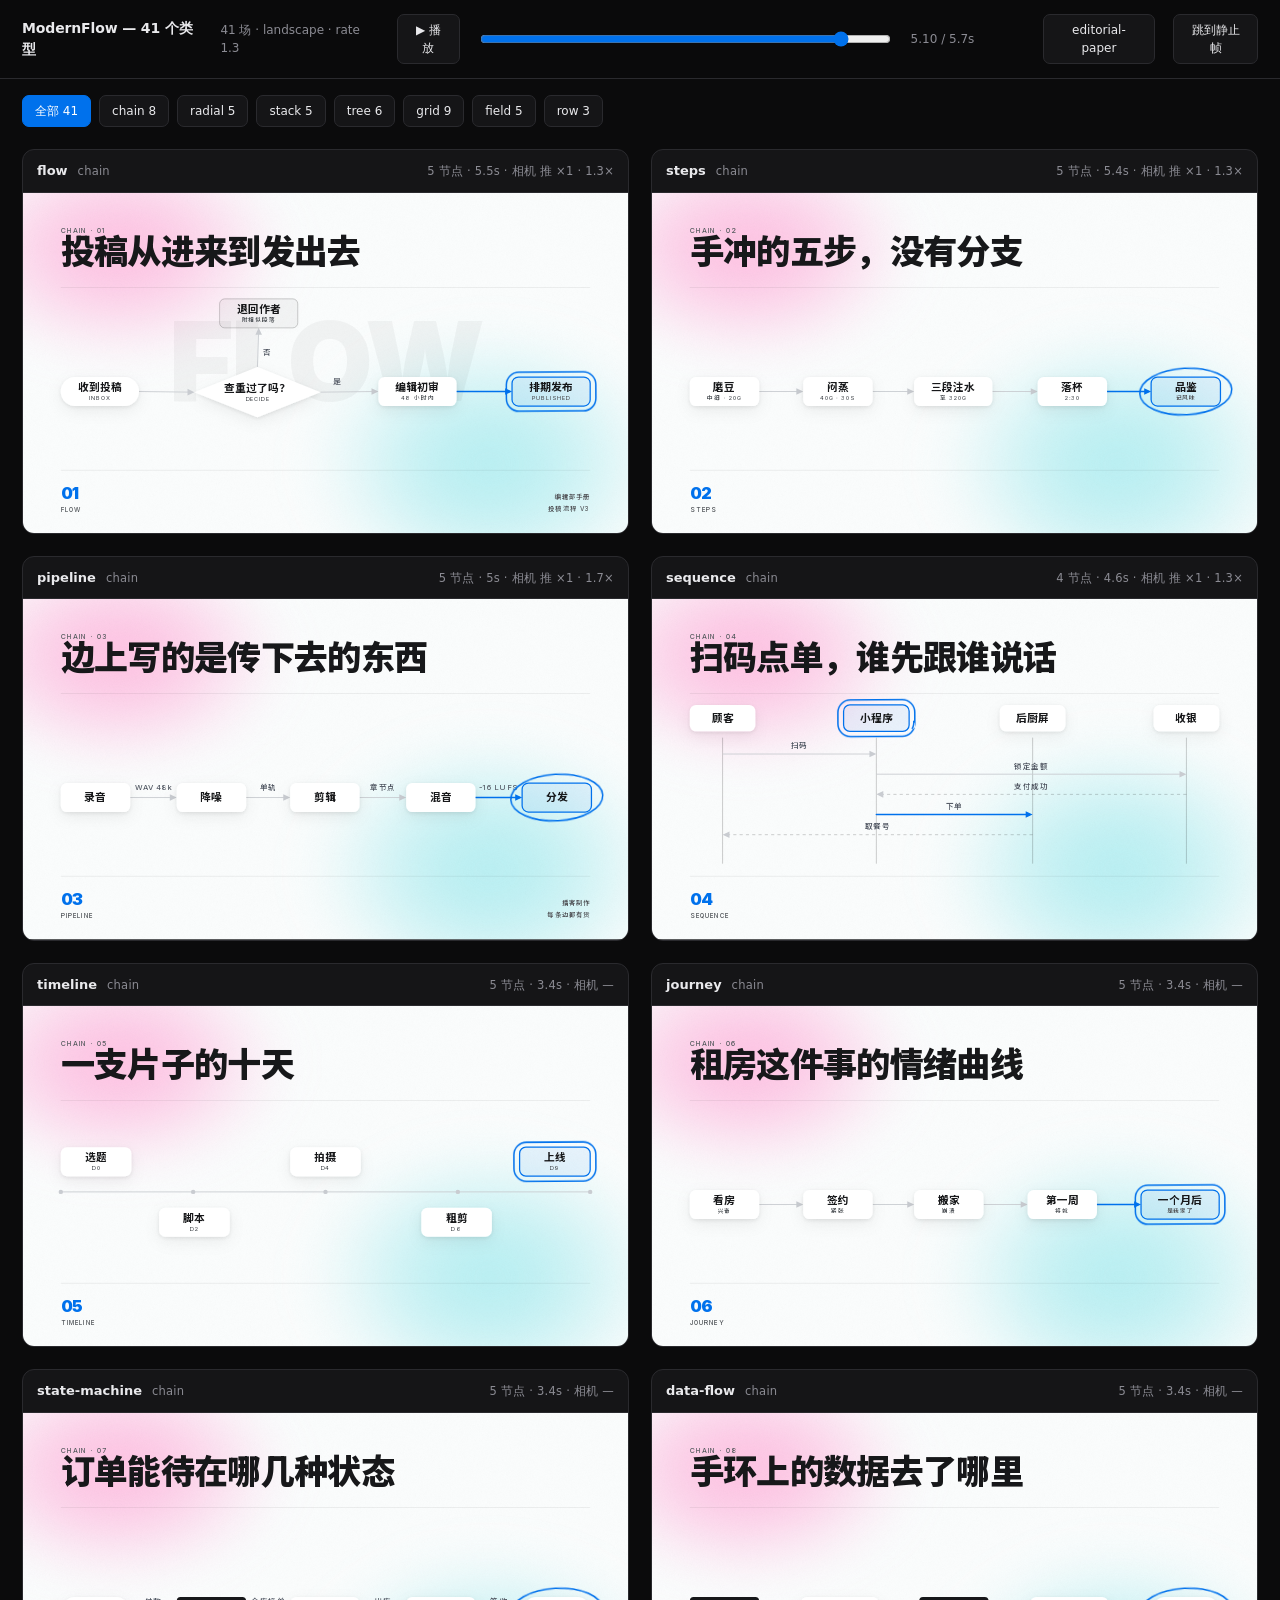
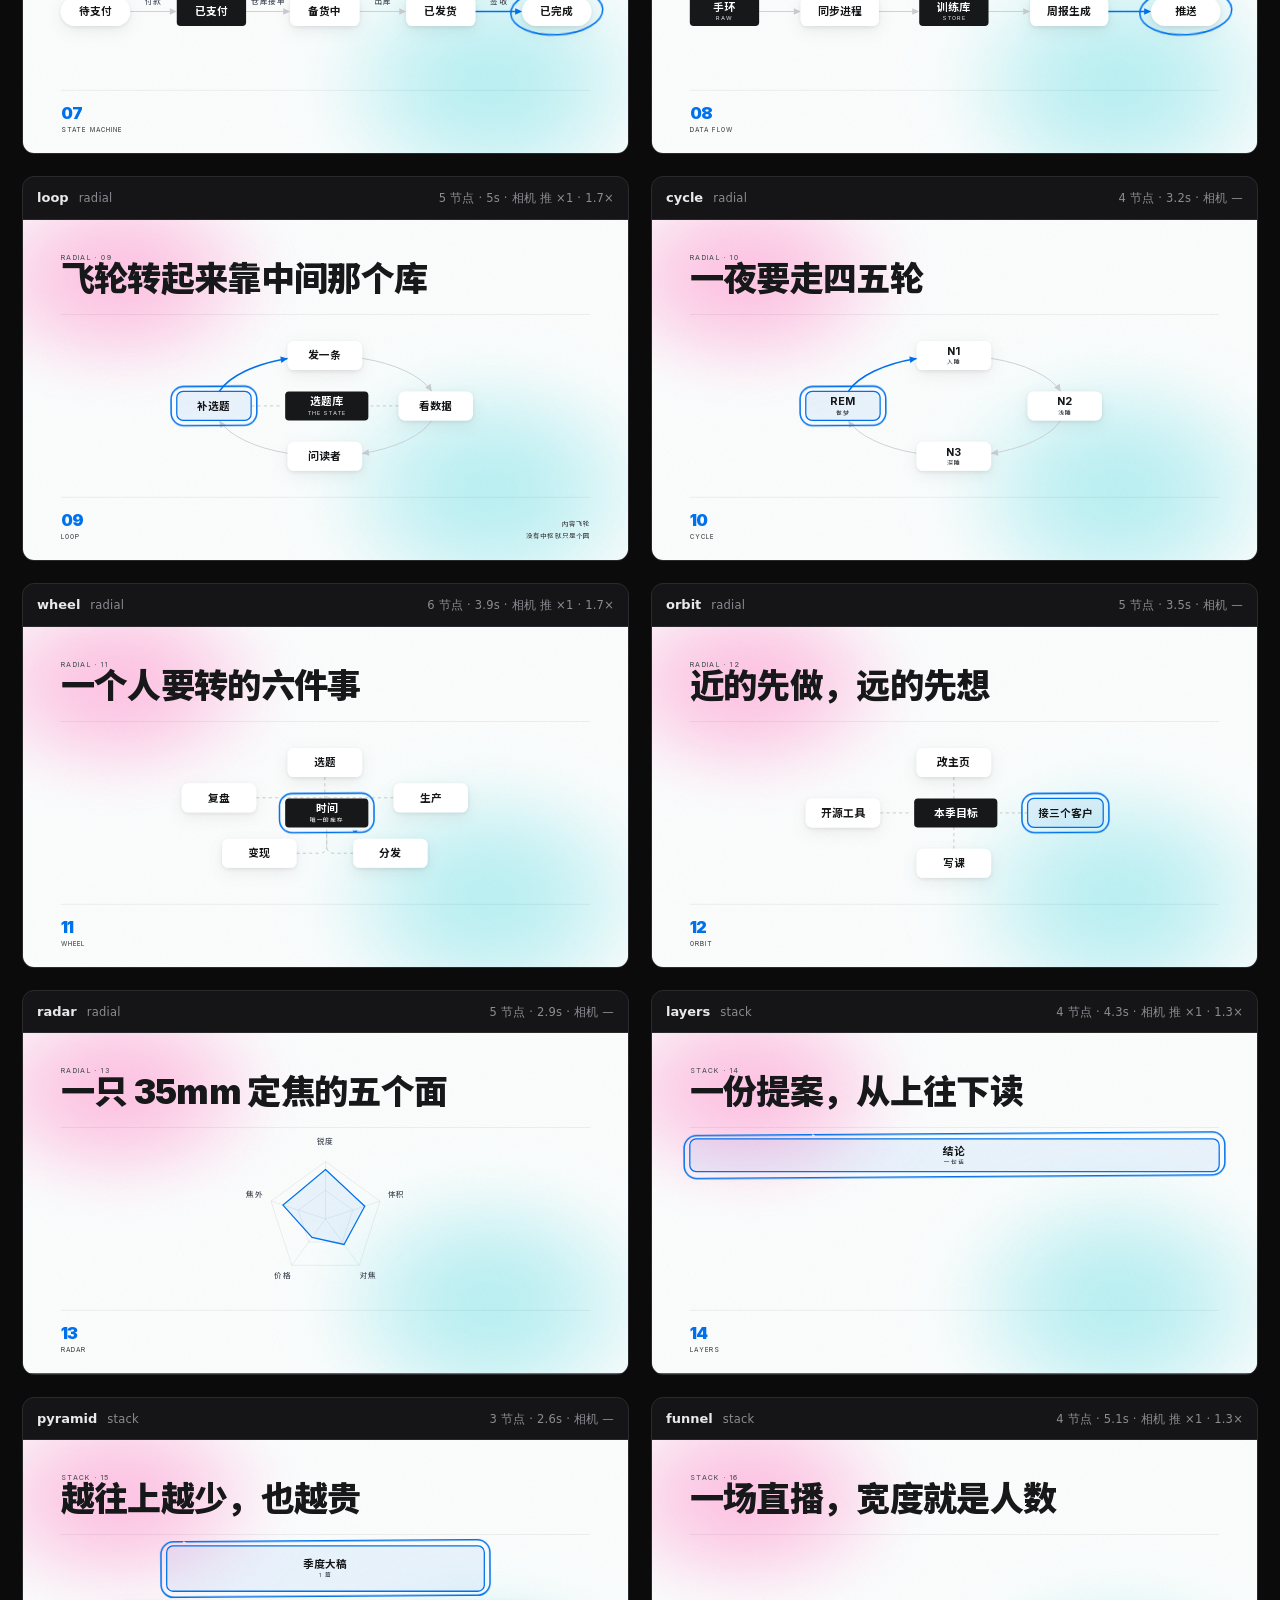
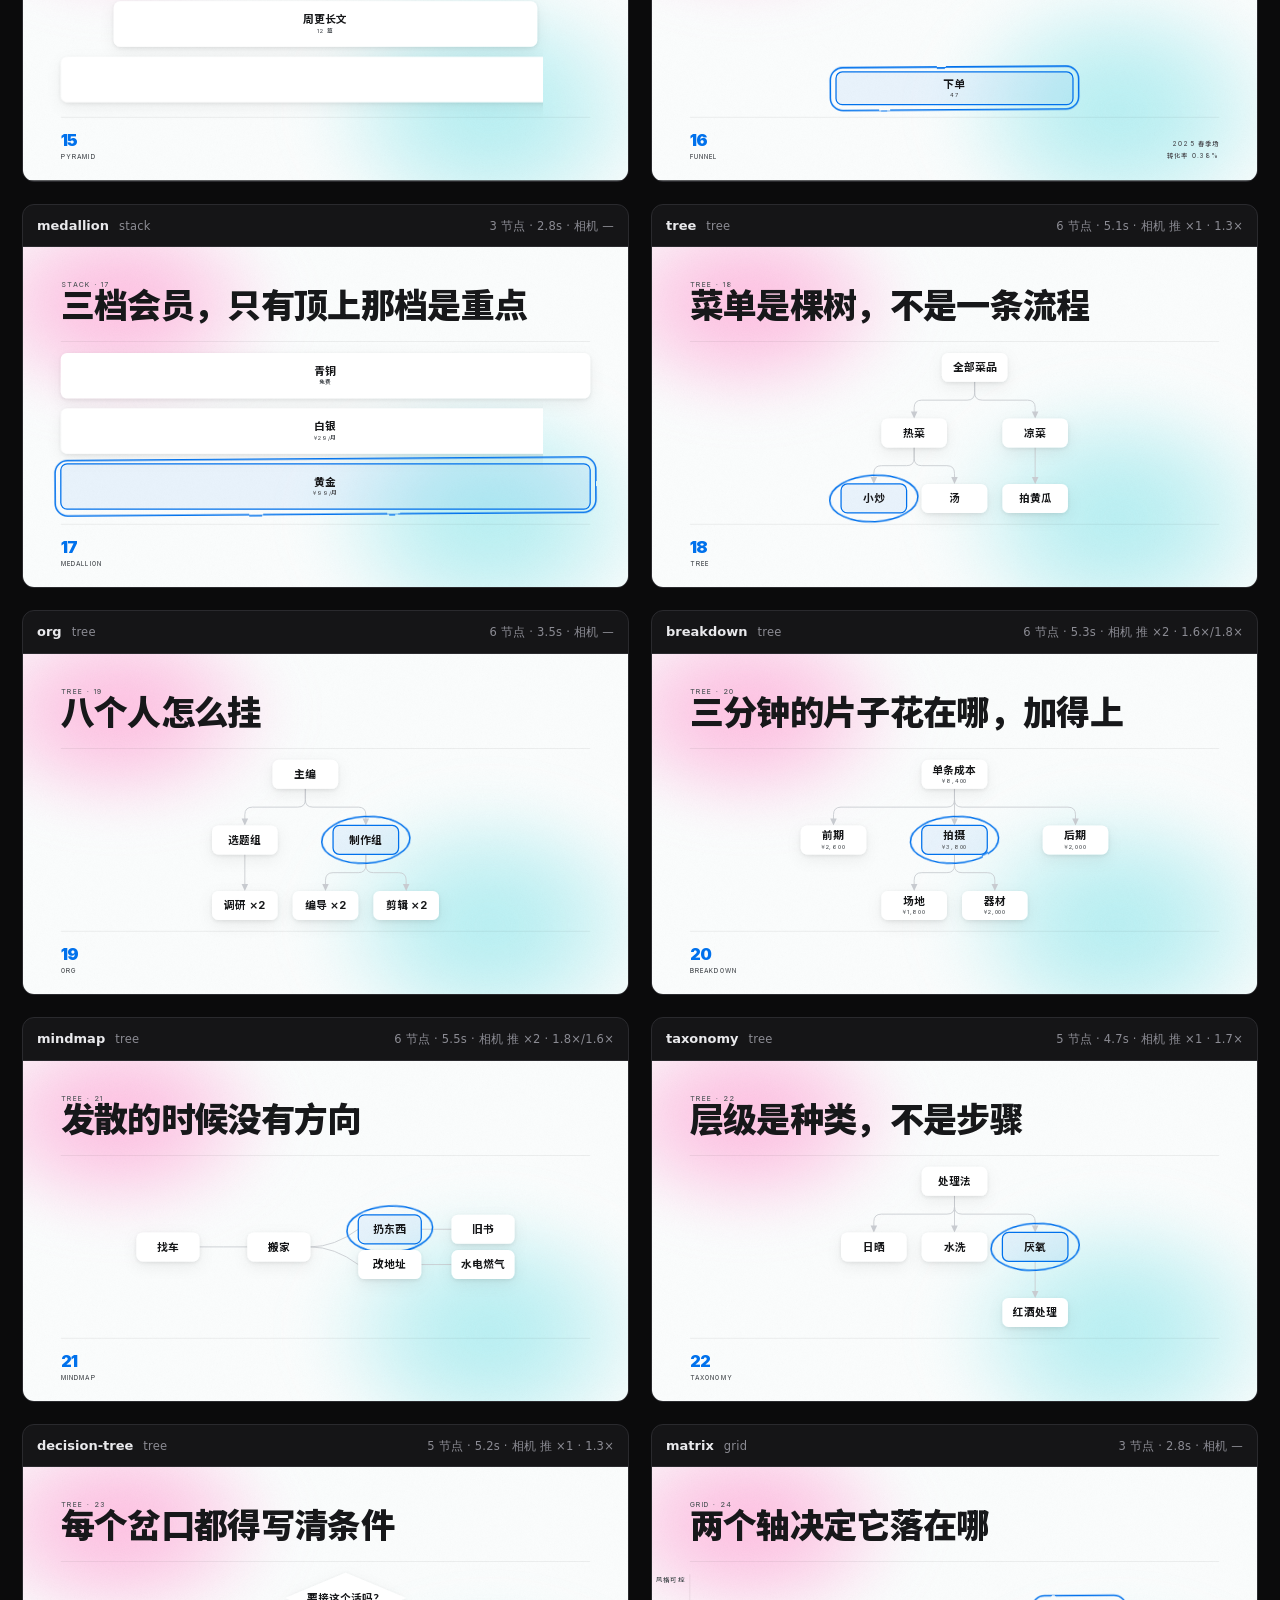
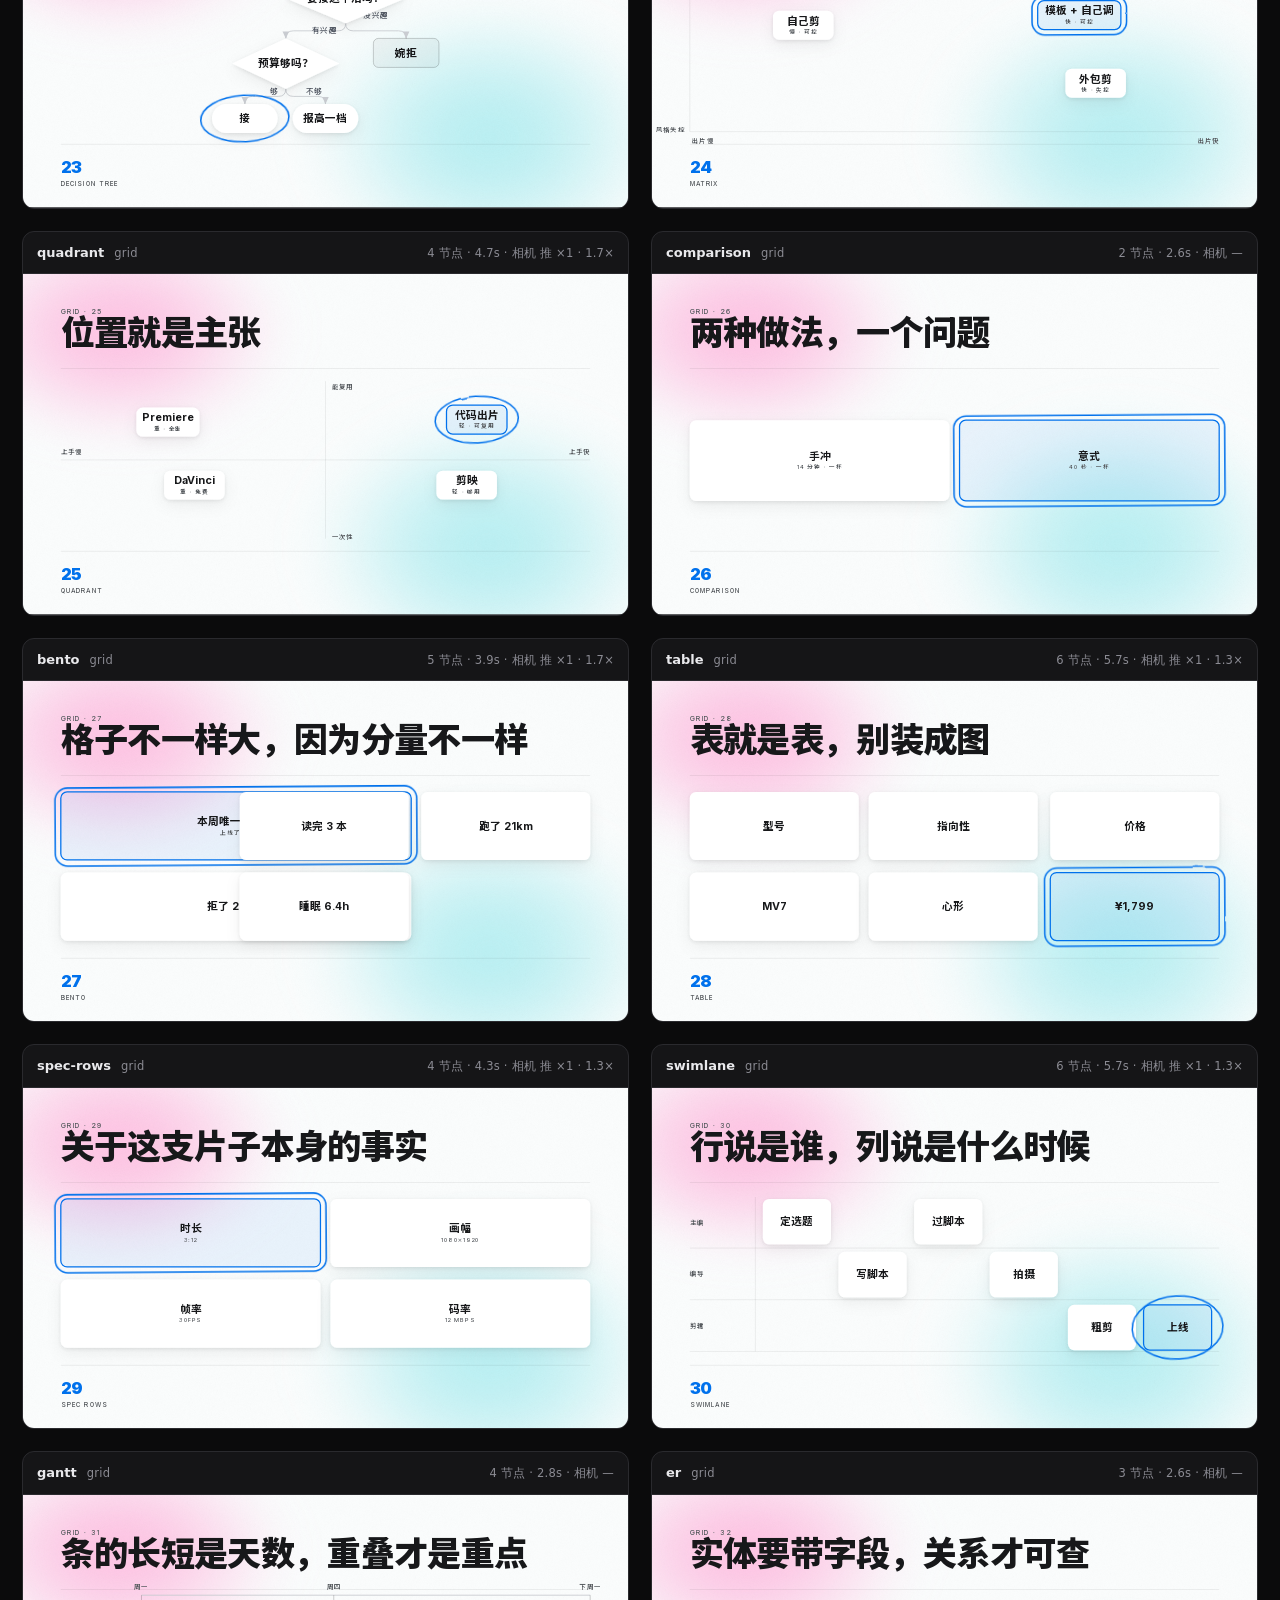
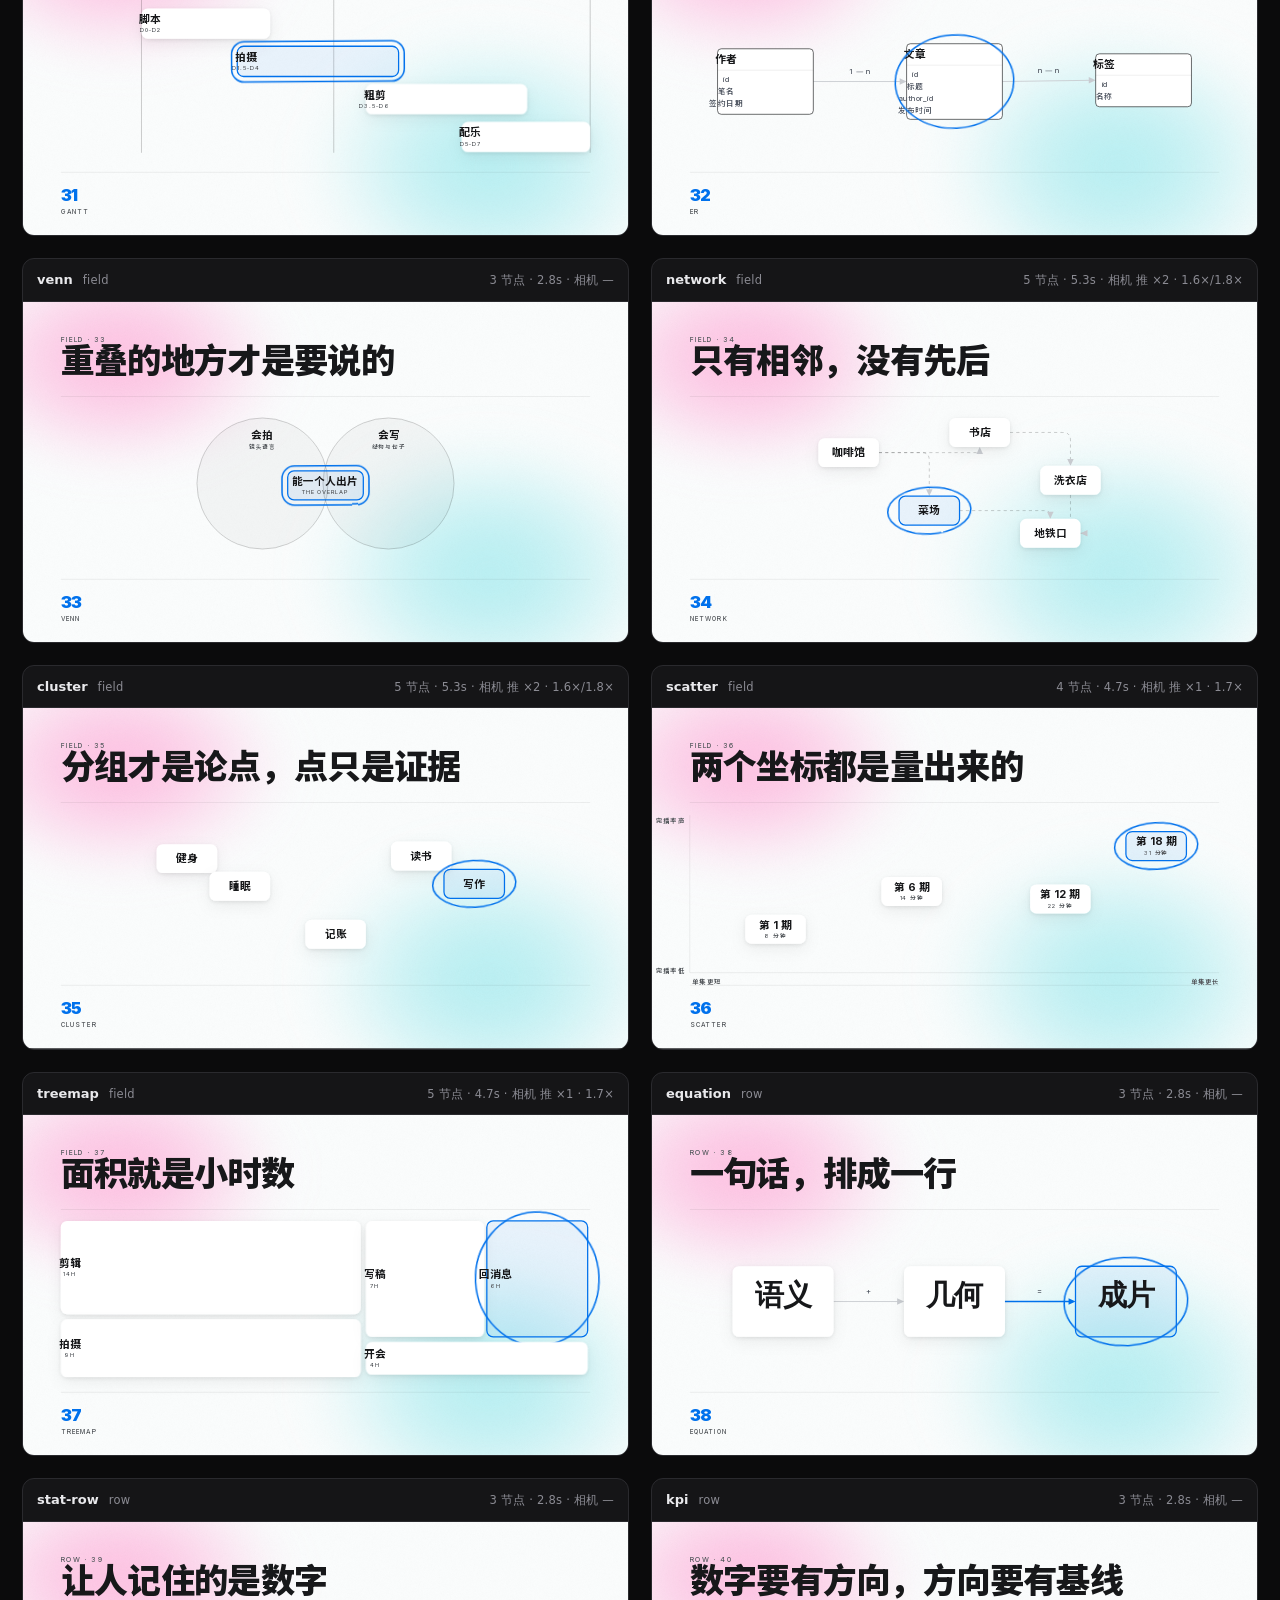
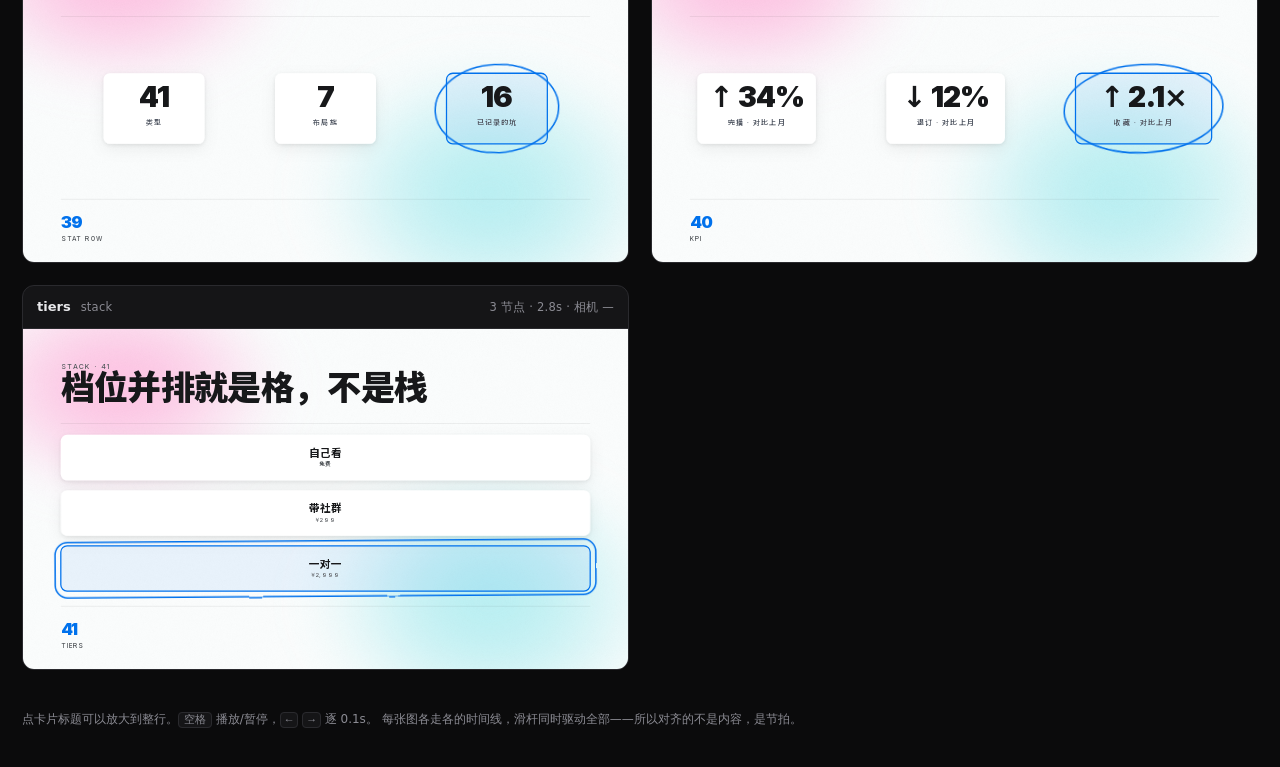
==== docs/index.html @ 32f97ce6 "Solve figures from a spec; 41 types; camera; ship the fonts The skill documented nine diagram types " ====
<!doctype html>
<html lang="zh">
<head>
<meta charset="UTF-8" />
<title>ModernFlow — 41 个类型</title>
<style>
@font-face {
  font-family: 'Inter';
  font-style: normal;
  font-weight: 500;
  font-display: block;
  src: url([data-uri]) format('woff2');
  unicode-range: U+20-7e;
}
@font-face {
  font-family: 'Inter';
  font-style: normal;
  font-weight: 700;
  font-display: block;
  src: url([data-uri]) format('woff2');
  unicode-range: U+20-7e;
}
@font-face {
  font-family: 'Inter';
  font-style: normal;
  font-weight: 900;
  font-display: block;
  src: url([data-uri]) format('woff2');
  unicode-range: U+20-7e;
}
@font-face {
  font-family: 'Noto Sans SC';
  font-style: normal;
  font-weight: 500;
  font-display: block;
  src: url([data-uri]) format('woff2');
  unicode-range: U+3002, U+4e00, U+4e09-4e0b, U+4e0d-4e0e, U+4e1c, U+4e24, U+4e2a, U+4e2d, U+4e3a-4e3b, U+4e48-4e49, U+4e50, U+4e5f, U+4e66, U+4e86, U+4e8b, U+4e8e, U+4e94, U+4ea7, U+4eba, U+4ec0, U+4ece, U+4ed3, U+4ed8, U+4ee3, U+4ee5, U+4ef6-4ef7, U+4efd, U+4f1a, U+4f20, U+4f3c, U+4f4d-4f4f, U+4f53, U+4f55, U+4f5c, U+4f9d, U+5019, U+505a, U+505c, U+5065, U+5148-5149, U+514d, U+5165, U+5168, U+516b, U+516d, U+5173-5174, U+5177, U+5185, U+518c, U+5199, U+51b2-51b3, U+51c9, U+51e0, U+51fa, U+5206, U+5217, U+521d, U+522b, U+5230, U+5236, U+524d, U+526a, U+529f-52a0, U+52a8, U+5305, U+5316, U+5341, U+5355, U+5361, U+538c, U+539f, U+53a8, U+53bb, U+53d1, U+53d6, U+53d8, U+53e0, U+53e3, U+53e5, U+53ea, U+53ef, U+53f7, U+5404, U+540c-540e, U+5411, U+5417, U+5426, U+5458, U+5468, U+5473, U+5496, U+54c1, U+54ea, U+552f, U+5561, U+5668, U+566a, U+56db, U+56de, U+56e0, U+56fe, U+5706, U+5728, U+5730, U+573a, U+5740, U+5750-5751, U+578b, U+57fa, U+5904, U+5907, U+590d, U+5916, U+591c, U+591f, U+5927, U+5929, U+5931, U+5934, U+594b, U+59cb, U+5a49, U+5b50, U+5b57-5b58, U+5b63, U+5b83, U+5b8c, U+5b9a, U+5b9e, U+5ba1-5ba2, U+5bb6, U+5bb9, U+5bbd, U+5bf9, U+5bfc, U+5c06, U+5c0f, U+5c11, U+5c31, U+5c40, U+5c42, U+5c4f, U+5c94, U+5d29, U+5de5, U+5df1-5df2, U+5e03, U+5e16, U+5e26-5e27, U+5e45, U+5e76, U+5e8f, U+5e93, U+5e97, U+5ea6, U+5f00, U+5f0f, U+5f20, U+5f55, U+5f62, U+5f80, U+5f85, U+5f97, U+5fc3, U+5feb, U+6001, U+600e, U+6027, U+606f, U+60c5, U+60f3, U+610f, U+6162, U+6210-6211, U+6237, U+623f-6240, U+624b, U+624d, U+6254, U+626b, U+627e, U+6295, U+62a5, U+62cd, U+62d2, U+6302, U+6307, U+636e, U+6392, U+63a5, U+63a7-63a8, U+63d0, U+642c, U+6444, U+64ad, U+652f, U+6536, U+6539, U+653e, U+6563, U+6570, U+6574, U+6587, U+65b9, U+65cf, U+65e5, U+65e7, U+65f6, U+6620, U+6625, U+662f, U+6652, U+6682, U+66dd, U+66f2, U+66f4, U+6708-6709, U+671f, U+672c, U+673a, U+6746, U+6750, U+6761, U+6765, U+676f, U+677f, U+6784, U+67a2, U+67e5, U+6807-6808, U+6811, U+6837, U+683c, U+6848, U+6863, U+68a6, U+68f5, U+6a21, U+6b21, U+6b3e, U+6b62, U+6b65, U+6bb5, U+6bcf, U+6bd4, U+6c14, U+6c27, U+6c34, U+6c64, U+6ca1, U+6cd5, U+6ce8, U+6d17, U+6d3b, U+6d41, U+6d45, U+6d88, U+6df1, U+6df7, U+6e05, U+6e83, U+6e90, U+6ed1, U+7092, U+70b9, U+70ed, U+7126, U+71c3, U+7247, U+72b6, U+7387, U+73af-73b0, U+7406, U+74dc, U+751f, U+7528, U+7535, U+753b, U+7559, U+767d, U+7684, U+76d8, U+76ee, U+76f4, U+76f8, U+770b, U+7720, U+7761, U+77ed, U+7801, U+7814, U+78e8, U+793e, U+79cd, U+79d2, U+79df, U+79ef-79f0, U+7a0b, U+7a3f, U+7a7a, U+7ae0, U+7b14, U+7b2c, U+7b7e, U+7b97, U+7bc7, U+7c7b, U+7c97, U+7cfb, U+7d27, U+7ea2, U+7ea6-7ea7, U+7ebf, U+7ec3-7ec4, U+7ec6, U+7ed3, U+7eea, U+7f16, U+7f6e, U+7fa4, U+8005, U+80fd, U+811a, U+81ea, U+81f3, U+8282, U+82b1, U+83dc, U+843d, U+84b8, U+85cf, U+884c, U+8863, U+8865, U+8868, U+88c5, U+897f, U+8981, U+8a00, U+8ba2, U+8ba9, U+8bad, U+8bb0, U+8bba, U+8bc1, U+8bdd, U+8bed, U+8bf4, U+8bfb, U+8bfe, U+8c01, U+8c03, U+8c46, U+8d26-8d27, U+8d35, U+8d39, U+8d70, U+8d77, U+8d8a, U+8da3, U+8dd1, U+8ddf, U+8df3, U+8eab, U+8f66, U+8f68, U+8f6c, U+8f6e, U+8f74, U+8f7b, U+8f91, U+8fb9, U+8fc7, U+8fd1, U+8fd9, U+8fdb-8fdc, U+9000-9001, U+9009, U+9010, U+90a3, U+90bb, U+90e8, U+90fd, U+914d, U+9152, U+91cc-91cd, U+91cf, U+91d1, U+9274, U+949f, U+94c1, U+94dc, U+94f6, U+9501, U+9510, U+955c, U+957f, U+95ee, U+95f4, U+95f7, U+9644, U+964d, U+96c6, U+9752, U+9759, U+9760, U+9762, U+97f3, U+9875-9876, U+987e, U+9884, U+9898, U+989d, U+98ce, U+98de, U+9910, U+9986, U+9a71, U+9aa4, U+9ad8, U+9ec4, U+9f50, U+ff0c, U+ff1f;
}
@font-face {
  font-family: 'Noto Sans SC';
  font-style: normal;
  font-weight: 700;
  font-display: block;
  src: url([data-uri]) format('woff2');
  unicode-range: U+3002, U+4e00, U+4e09-4e0b, U+4e0d-4e0e, U+4e1c, U+4e24, U+4e2a, U+4e2d, U+4e3a-4e3b, U+4e48-4e49, U+4e50, U+4e5f, U+4e66, U+4e86, U+4e8b, U+4e8e, U+4e94, U+4ea7, U+4eba, U+4ec0, U+4ece, U+4ed3, U+4ed8, U+4ee3, U+4ee5, U+4ef6-4ef7, U+4efd, U+4f1a, U+4f20, U+4f3c, U+4f4d-4f4f, U+4f53, U+4f55, U+4f5c, U+4f9d, U+5019, U+505a, U+505c, U+5065, U+5148-5149, U+514d, U+5165, U+5168, U+516b, U+516d, U+5173-5174, U+5177, U+5185, U+518c, U+5199, U+51b2-51b3, U+51c9, U+51e0, U+51fa, U+5206, U+5217, U+521d, U+522b, U+5230, U+5236, U+524d, U+526a, U+529f-52a0, U+52a8, U+5305, U+5316, U+5341, U+5355, U+5361, U+538c, U+539f, U+53a8, U+53bb, U+53d1, U+53d6, U+53d8, U+53e0, U+53e3, U+53e5, U+53ea, U+53ef, U+53f7, U+5404, U+540c-540e, U+5411, U+5417, U+5426, U+5458, U+5468, U+5473, U+5496, U+54c1, U+54ea, U+552f, U+5561, U+5668, U+566a, U+56db, U+56de, U+56e0, U+56fe, U+5706, U+5728, U+5730, U+573a, U+5740, U+5750-5751, U+578b, U+57fa, U+5904, U+5907, U+590d, U+5916, U+591c, U+591f, U+5927, U+5929, U+5931, U+5934, U+594b, U+59cb, U+5a49, U+5b50, U+5b57-5b58, U+5b63, U+5b83, U+5b8c, U+5b9a, U+5b9e, U+5ba1-5ba2, U+5bb6, U+5bb9, U+5bbd, U+5bf9, U+5bfc, U+5c06, U+5c0f, U+5c11, U+5c31, U+5c40, U+5c42, U+5c4f, U+5c94, U+5d29, U+5de5, U+5df1-5df2, U+5e03, U+5e16, U+5e26-5e27, U+5e45, U+5e76, U+5e8f, U+5e93, U+5e97, U+5ea6, U+5f00, U+5f0f, U+5f20, U+5f55, U+5f62, U+5f80, U+5f85, U+5f97, U+5fc3, U+5feb, U+6001, U+600e, U+6027, U+606f, U+60c5, U+60f3, U+610f, U+6162, U+6210-6211, U+6237, U+623f-6240, U+624b, U+624d, U+6254, U+626b, U+627e, U+6295, U+62a5, U+62cd, U+62d2, U+6302, U+6307, U+636e, U+6392, U+63a5, U+63a7-63a8, U+63d0, U+642c, U+6444, U+64ad, U+652f, U+6536, U+6539, U+653e, U+6563, U+6570, U+6574, U+6587, U+65b9, U+65cf, U+65e5, U+65e7, U+65f6, U+6620, U+6625, U+662f, U+6652, U+6682, U+66dd, U+66f2, U+66f4, U+6708-6709, U+671f, U+672c, U+673a, U+6746, U+6750, U+6761, U+6765, U+676f, U+677f, U+6784, U+67a2, U+67e5, U+6807-6808, U+6811, U+6837, U+683c, U+6848, U+6863, U+68a6, U+68f5, U+6a21, U+6b21, U+6b3e, U+6b62, U+6b65, U+6bb5, U+6bcf, U+6bd4, U+6c14, U+6c27, U+6c34, U+6c64, U+6ca1, U+6cd5, U+6ce8, U+6d17, U+6d3b, U+6d41, U+6d45, U+6d88, U+6df1, U+6df7, U+6e05, U+6e83, U+6e90, U+6ed1, U+7092, U+70b9, U+70ed, U+7126, U+71c3, U+7247, U+72b6, U+7387, U+73af-73b0, U+7406, U+74dc, U+751f, U+7528, U+7535, U+753b, U+7559, U+767d, U+7684, U+76d8, U+76ee, U+76f4, U+76f8, U+770b, U+7720, U+7761, U+77ed, U+7801, U+7814, U+78e8, U+793e, U+79cd, U+79d2, U+79df, U+79ef-79f0, U+7a0b, U+7a3f, U+7a7a, U+7ae0, U+7b14, U+7b2c, U+7b7e, U+7b97, U+7bc7, U+7c7b, U+7c97, U+7cfb, U+7d27, U+7ea2, U+7ea6-7ea7, U+7ebf, U+7ec3-7ec4, U+7ec6, U+7ed3, U+7eea, U+7f16, U+7f6e, U+7fa4, U+8005, U+80fd, U+811a, U+81ea, U+81f3, U+8282, U+82b1, U+83dc, U+843d, U+84b8, U+85cf, U+884c, U+8863, U+8865, U+8868, U+88c5, U+897f, U+8981, U+8a00, U+8ba2, U+8ba9, U+8bad, U+8bb0, U+8bba, U+8bc1, U+8bdd, U+8bed, U+8bf4, U+8bfb, U+8bfe, U+8c01, U+8c03, U+8c46, U+8d26-8d27, U+8d35, U+8d39, U+8d70, U+8d77, U+8d8a, U+8da3, U+8dd1, U+8ddf, U+8df3, U+8eab, U+8f66, U+8f68, U+8f6c, U+8f6e, U+8f74, U+8f7b, U+8f91, U+8fb9, U+8fc7, U+8fd1, U+8fd9, U+8fdb-8fdc, U+9000-9001, U+9009, U+9010, U+90a3, U+90bb, U+90e8, U+90fd, U+914d, U+9152, U+91cc-91cd, U+91cf, U+91d1, U+9274, U+949f, U+94c1, U+94dc, U+94f6, U+9501, U+9510, U+955c, U+957f, U+95ee, U+95f4, U+95f7, U+9644, U+964d, U+96c6, U+9752, U+9759, U+9760, U+9762, U+97f3, U+9875-9876, U+987e, U+9884, U+9898, U+989d, U+98ce, U+98de, U+9910, U+9986, U+9a71, U+9aa4, U+9ad8, U+9ec4, U+9f50, U+ff0c, U+ff1f;
}
@font-face {
  font-family: 'Noto Sans SC';
  font-style: normal;
  font-weight: 900;
  font-display: block;
  src: url([data-uri]) format('woff2');
  unicode-range: U+3002, U+4e00, U+4e09-4e0b, U+4e0d-4e0e, U+4e1c, U+4e24, U+4e2a, U+4e2d, U+4e3a-4e3b, U+4e48-4e49, U+4e50, U+4e5f, U+4e66, U+4e86, U+4e8b, U+4e8e, U+4e94, U+4ea7, U+4eba, U+4ec0, U+4ece, U+4ed3, U+4ed8, U+4ee3, U+4ee5, U+4ef6-4ef7, U+4efd, U+4f1a, U+4f20, U+4f3c, U+4f4d-4f4f, U+4f53, U+4f55, U+4f5c, U+4f9d, U+5019, U+505a, U+505c, U+5065, U+5148-5149, U+514d, U+5165, U+5168, U+516b, U+516d, U+5173-5174, U+5177, U+5185, U+518c, U+5199, U+51b2-51b3, U+51c9, U+51e0, U+51fa, U+5206, U+5217, U+521d, U+522b, U+5230, U+5236, U+524d, U+526a, U+529f-52a0, U+52a8, U+5305, U+5316, U+5341, U+5355, U+5361, U+538c, U+539f, U+53a8, U+53bb, U+53d1, U+53d6, U+53d8, U+53e0, U+53e3, U+53e5, U+53ea, U+53ef, U+53f7, U+5404, U+540c-540e, U+5411, U+5417, U+5426, U+5458, U+5468, U+5473, U+5496, U+54c1, U+54ea, U+552f, U+5561, U+5668, U+566a, U+56db, U+56de, U+56e0, U+56fe, U+5706, U+5728, U+5730, U+573a, U+5740, U+5750-5751, U+578b, U+57fa, U+5904, U+5907, U+590d, U+5916, U+591c, U+591f, U+5927, U+5929, U+5931, U+5934, U+594b, U+59cb, U+5a49, U+5b50, U+5b57-5b58, U+5b63, U+5b83, U+5b8c, U+5b9a, U+5b9e, U+5ba1-5ba2, U+5bb6, U+5bb9, U+5bbd, U+5bf9, U+5bfc, U+5c06, U+5c0f, U+5c11, U+5c31, U+5c40, U+5c42, U+5c4f, U+5c94, U+5d29, U+5de5, U+5df1-5df2, U+5e03, U+5e16, U+5e26-5e27, U+5e45, U+5e76, U+5e8f, U+5e93, U+5e97, U+5ea6, U+5f00, U+5f0f, U+5f20, U+5f55, U+5f62, U+5f80, U+5f85, U+5f97, U+5fc3, U+5feb, U+6001, U+600e, U+6027, U+606f, U+60c5, U+60f3, U+610f, U+6162, U+6210-6211, U+6237, U+623f-6240, U+624b, U+624d, U+6254, U+626b, U+627e, U+6295, U+62a5, U+62cd, U+62d2, U+6302, U+6307, U+636e, U+6392, U+63a5, U+63a7-63a8, U+63d0, U+642c, U+6444, U+64ad, U+652f, U+6536, U+6539, U+653e, U+6563, U+6570, U+6574, U+6587, U+65b9, U+65cf, U+65e5, U+65e7, U+65f6, U+6620, U+6625, U+662f, U+6652, U+6682, U+66dd, U+66f2, U+66f4, U+6708-6709, U+671f, U+672c, U+673a, U+6746, U+6750, U+6761, U+6765, U+676f, U+677f, U+6784, U+67a2, U+67e5, U+6807-6808, U+6811, U+6837, U+683c, U+6848, U+6863, U+68a6, U+68f5, U+6a21, U+6b21, U+6b3e, U+6b62, U+6b65, U+6bb5, U+6bcf, U+6bd4, U+6c14, U+6c27, U+6c34, U+6c64, U+6ca1, U+6cd5, U+6ce8, U+6d17, U+6d3b, U+6d41, U+6d45, U+6d88, U+6df1, U+6df7, U+6e05, U+6e83, U+6e90, U+6ed1, U+7092, U+70b9, U+70ed, U+7126, U+71c3, U+7247, U+72b6, U+7387, U+73af-73b0, U+7406, U+74dc, U+751f, U+7528, U+7535, U+753b, U+7559, U+767d, U+7684, U+76d8, U+76ee, U+76f4, U+76f8, U+770b, U+7720, U+7761, U+77ed, U+7801, U+7814, U+78e8, U+793e, U+79cd, U+79d2, U+79df, U+79ef-79f0, U+7a0b, U+7a3f, U+7a7a, U+7ae0, U+7b14, U+7b2c, U+7b7e, U+7b97, U+7bc7, U+7c7b, U+7c97, U+7cfb, U+7d27, U+7ea2, U+7ea6-7ea7, U+7ebf, U+7ec3-7ec4, U+7ec6, U+7ed3, U+7eea, U+7f16, U+7f6e, U+7fa4, U+8005, U+80fd, U+811a, U+81ea, U+81f3, U+8282, U+82b1, U+83dc, U+843d, U+84b8, U+85cf, U+884c, U+8863, U+8865, U+8868, U+88c5, U+897f, U+8981, U+8a00, U+8ba2, U+8ba9, U+8bad, U+8bb0, U+8bba, U+8bc1, U+8bdd, U+8bed, U+8bf4, U+8bfb, U+8bfe, U+8c01, U+8c03, U+8c46, U+8d26-8d27, U+8d35, U+8d39, U+8d70, U+8d77, U+8d8a, U+8da3, U+8dd1, U+8ddf, U+8df3, U+8eab, U+8f66, U+8f68, U+8f6c, U+8f6e, U+8f74, U+8f7b, U+8f91, U+8fb9, U+8fc7, U+8fd1, U+8fd9, U+8fdb-8fdc, U+9000-9001, U+9009, U+9010, U+90a3, U+90bb, U+90e8, U+90fd, U+914d, U+9152, U+91cc-91cd, U+91cf, U+91d1, U+9274, U+949f, U+94c1, U+94dc, U+94f6, U+9501, U+9510, U+955c, U+957f, U+95ee, U+95f4, U+95f7, U+9644, U+964d, U+96c6, U+9752, U+9759, U+9760, U+9762, U+97f3, U+9875-9876, U+987e, U+9884, U+9898, U+989d, U+98ce, U+98de, U+9910, U+9986, U+9a71, U+9aa4, U+9ad8, U+9ec4, U+9f50, U+ff0c, U+ff1f;
}
@font-face {
  font-family: 'Geist';
  font-style: normal;
  font-weight: 400;
  font-display: block;
  src: url([data-uri]) format('woff2');
  unicode-range: U+20-7e;
}
@font-face {
  font-family: 'Geist';
  font-style: normal;
  font-weight: 500;
  font-display: block;
  src: url([data-uri]) format('woff2');
  unicode-range: U+20-7e;
}
@font-face {
  font-family: 'Geist';
  font-style: normal;
  font-weight: 600;
  font-display: block;
  src: url([data-uri]) format('woff2');
  unicode-range: U+20-7e;
}
@font-face {
  font-family: 'Geist Mono';
  font-style: normal;
  font-weight: 400;
  font-display: block;
  src: url([data-uri]) format('woff2');
  unicode-range: U+20-7e;
}
@font-face {
  font-family: 'Geist Mono';
  font-style: normal;
  font-weight: 500;
  font-display: block;
  src: url([data-uri]) format('woff2');
  unicode-range: U+20-7e;
}
@font-face {
  font-family: 'Instrument Serif';
  font-style: normal;
  font-weight: 400;
  font-display: block;
  src: url([data-uri]) format('woff2');
  unicode-range: U+20-7e;
}
@font-face {
  font-family: 'Noto Sans SC';
  font-style: normal;
  font-weight: 400;
  font-display: block;
  src: url([data-uri]) format('woff2');
  unicode-range: U+3002, U+4e00, U+4e09-4e0b, U+4e0d-4e0e, U+4e1c, U+4e24, U+4e2a, U+4e2d, U+4e3a-4e3b, U+4e48-4e49, U+4e50, U+4e5f, U+4e66, U+4e86, U+4e8b, U+4e8e, U+4e94, U+4ea7, U+4eba, U+4ec0, U+4ece, U+4ed3, U+4ed8, U+4ee3, U+4ee5, U+4ef6-4ef7, U+4efd, U+4f1a, U+4f20, U+4f3c, U+4f4d-4f4f, U+4f53, U+4f55, U+4f5c, U+4f9d, U+5019, U+505a, U+505c, U+5065, U+5148-5149, U+514d, U+5165, U+5168, U+516b, U+516d, U+5173-5174, U+5177, U+5185, U+518c, U+5199, U+51b2-51b3, U+51c9, U+51e0, U+51fa, U+5206, U+5217, U+521d, U+522b, U+5230, U+5236, U+524d, U+526a, U+529f-52a0, U+52a8, U+5305, U+5316, U+5341, U+5355, U+5361, U+538c, U+539f, U+53a8, U+53bb, U+53d1, U+53d6, U+53d8, U+53e0, U+53e3, U+53e5, U+53ea, U+53ef, U+53f7, U+5404, U+540c-540e, U+5411, U+5417, U+5426, U+5458, U+5468, U+5473, U+5496, U+54c1, U+54ea, U+552f, U+5561, U+5668, U+566a, U+56db, U+56de, U+56e0, U+56fe, U+5706, U+5728, U+5730, U+573a, U+5740, U+5750-5751, U+578b, U+57fa, U+5904, U+5907, U+590d, U+5916, U+591c, U+591f, U+5927, U+5929, U+5931, U+5934, U+594b, U+59cb, U+5a49, U+5b50, U+5b57-5b58, U+5b63, U+5b83, U+5b8c, U+5b9a, U+5b9e, U+5ba1-5ba2, U+5bb6, U+5bb9, U+5bbd, U+5bf9, U+5bfc, U+5c06, U+5c0f, U+5c11, U+5c31, U+5c40, U+5c42, U+5c4f, U+5c94, U+5d29, U+5de5, U+5df1-5df2, U+5e03, U+5e16, U+5e26-5e27, U+5e45, U+5e76, U+5e8f, U+5e93, U+5e97, U+5ea6, U+5f00, U+5f0f, U+5f20, U+5f55, U+5f62, U+5f80, U+5f85, U+5f97, U+5fc3, U+5feb, U+6001, U+600e, U+6027, U+606f, U+60c5, U+60f3, U+610f, U+6162, U+6210-6211, U+6237, U+623f-6240, U+624b, U+624d, U+6254, U+626b, U+627e, U+6295, U+62a5, U+62cd, U+62d2, U+6302, U+6307, U+636e, U+6392, U+63a5, U+63a7-63a8, U+63d0, U+642c, U+6444, U+64ad, U+652f, U+6536, U+6539, U+653e, U+6563, U+6570, U+6574, U+6587, U+65b9, U+65cf, U+65e5, U+65e7, U+65f6, U+6620, U+6625, U+662f, U+6652, U+6682, U+66dd, U+66f2, U+66f4, U+6708-6709, U+671f, U+672c, U+673a, U+6746, U+6750, U+6761, U+6765, U+676f, U+677f, U+6784, U+67a2, U+67e5, U+6807-6808, U+6811, U+6837, U+683c, U+6848, U+6863, U+68a6, U+68f5, U+6a21, U+6b21, U+6b3e, U+6b62, U+6b65, U+6bb5, U+6bcf, U+6bd4, U+6c14, U+6c27, U+6c34, U+6c64, U+6ca1, U+6cd5, U+6ce8, U+6d17, U+6d3b, U+6d41, U+6d45, U+6d88, U+6df1, U+6df7, U+6e05, U+6e83, U+6e90, U+6ed1, U+7092, U+70b9, U+70ed, U+7126, U+71c3, U+7247, U+72b6, U+7387, U+73af-73b0, U+7406, U+74dc, U+751f, U+7528, U+7535, U+753b, U+7559, U+767d, U+7684, U+76d8, U+76ee, U+76f4, U+76f8, U+770b, U+7720, U+7761, U+77ed, U+7801, U+7814, U+78e8, U+793e, U+79cd, U+79d2, U+79df, U+79ef-79f0, U+7a0b, U+7a3f, U+7a7a, U+7ae0, U+7b14, U+7b2c, U+7b7e, U+7b97, U+7bc7, U+7c7b, U+7c97, U+7cfb, U+7d27, U+7ea2, U+7ea6-7ea7, U+7ebf, U+7ec3-7ec4, U+7ec6, U+7ed3, U+7eea, U+7f16, U+7f6e, U+7fa4, U+8005, U+80fd, U+811a, U+81ea, U+81f3, U+8282, U+82b1, U+83dc, U+843d, U+84b8, U+85cf, U+884c, U+8863, U+8865, U+8868, U+88c5, U+897f, U+8981, U+8a00, U+8ba2, U+8ba9, U+8bad, U+8bb0, U+8bba, U+8bc1, U+8bdd, U+8bed, U+8bf4, U+8bfb, U+8bfe, U+8c01, U+8c03, U+8c46, U+8d26-8d27, U+8d35, U+8d39, U+8d70, U+8d77, U+8d8a, U+8da3, U+8dd1, U+8ddf, U+8df3, U+8eab, U+8f66, U+8f68, U+8f6c, U+8f6e, U+8f74, U+8f7b, U+8f91, U+8fb9, U+8fc7, U+8fd1, U+8fd9, U+8fdb-8fdc, U+9000-9001, U+9009, U+9010, U+90a3, U+90bb, U+90e8, U+90fd, U+914d, U+9152, U+91cc-91cd, U+91cf, U+91d1, U+9274, U+949f, U+94c1, U+94dc, U+94f6, U+9501, U+9510, U+955c, U+957f, U+95ee, U+95f4, U+95f7, U+9644, U+964d, U+96c6, U+9752, U+9759, U+9760, U+9762, U+97f3, U+9875-9876, U+987e, U+9884, U+9898, U+989d, U+98ce, U+98de, U+9910, U+9986, U+9a71, U+9aa4, U+9ad8, U+9ec4, U+9f50, U+ff0c, U+ff1f;
}
@font-face {
  font-family: 'Noto Sans SC';
  font-style: normal;
  font-weight: 600;
  font-display: block;
  src: url([data-uri]) format('woff2');
  unicode-range: U+3002, U+4e00, U+4e09-4e0b, U+4e0d-4e0e, U+4e1c, U+4e24, U+4e2a, U+4e2d, U+4e3a-4e3b, U+4e48-4e49, U+4e50, U+4e5f, U+4e66, U+4e86, U+4e8b, U+4e8e, U+4e94, U+4ea7, U+4eba, U+4ec0, U+4ece, U+4ed3, U+4ed8, U+4ee3, U+4ee5, U+4ef6-4ef7, U+4efd, U+4f1a, U+4f20, U+4f3c, U+4f4d-4f4f, U+4f53, U+4f55, U+4f5c, U+4f9d, U+5019, U+505a, U+505c, U+5065, U+5148-5149, U+514d, U+5165, U+5168, U+516b, U+516d, U+5173-5174, U+5177, U+5185, U+518c, U+5199, U+51b2-51b3, U+51c9, U+51e0, U+51fa, U+5206, U+5217, U+521d, U+522b, U+5230, U+5236, U+524d, U+526a, U+529f-52a0, U+52a8, U+5305, U+5316, U+5341, U+5355, U+5361, U+538c, U+539f, U+53a8, U+53bb, U+53d1, U+53d6, U+53d8, U+53e0, U+53e3, U+53e5, U+53ea, U+53ef, U+53f7, U+5404, U+540c-540e, U+5411, U+5417, U+5426, U+5458, U+5468, U+5473, U+5496, U+54c1, U+54ea, U+552f, U+5561, U+5668, U+566a, U+56db, U+56de, U+56e0, U+56fe, U+5706, U+5728, U+5730, U+573a, U+5740, U+5750-5751, U+578b, U+57fa, U+5904, U+5907, U+590d, U+5916, U+591c, U+591f, U+5927, U+5929, U+5931, U+5934, U+594b, U+59cb, U+5a49, U+5b50, U+5b57-5b58, U+5b63, U+5b83, U+5b8c, U+5b9a, U+5b9e, U+5ba1-5ba2, U+5bb6, U+5bb9, U+5bbd, U+5bf9, U+5bfc, U+5c06, U+5c0f, U+5c11, U+5c31, U+5c40, U+5c42, U+5c4f, U+5c94, U+5d29, U+5de5, U+5df1-5df2, U+5e03, U+5e16, U+5e26-5e27, U+5e45, U+5e76, U+5e8f, U+5e93, U+5e97, U+5ea6, U+5f00, U+5f0f, U+5f20, U+5f55, U+5f62, U+5f80, U+5f85, U+5f97, U+5fc3, U+5feb, U+6001, U+600e, U+6027, U+606f, U+60c5, U+60f3, U+610f, U+6162, U+6210-6211, U+6237, U+623f-6240, U+624b, U+624d, U+6254, U+626b, U+627e, U+6295, U+62a5, U+62cd, U+62d2, U+6302, U+6307, U+636e, U+6392, U+63a5, U+63a7-63a8, U+63d0, U+642c, U+6444, U+64ad, U+652f, U+6536, U+6539, U+653e, U+6563, U+6570, U+6574, U+6587, U+65b9, U+65cf, U+65e5, U+65e7, U+65f6, U+6620, U+6625, U+662f, U+6652, U+6682, U+66dd, U+66f2, U+66f4, U+6708-6709, U+671f, U+672c, U+673a, U+6746, U+6750, U+6761, U+6765, U+676f, U+677f, U+6784, U+67a2, U+67e5, U+6807-6808, U+6811, U+6837, U+683c, U+6848, U+6863, U+68a6, U+68f5, U+6a21, U+6b21, U+6b3e, U+6b62, U+6b65, U+6bb5, U+6bcf, U+6bd4, U+6c14, U+6c27, U+6c34, U+6c64, U+6ca1, U+6cd5, U+6ce8, U+6d17, U+6d3b, U+6d41, U+6d45, U+6d88, U+6df1, U+6df7, U+6e05, U+6e83, U+6e90, U+6ed1, U+7092, U+70b9, U+70ed, U+7126, U+71c3, U+7247, U+72b6, U+7387, U+73af-73b0, U+7406, U+74dc, U+751f, U+7528, U+7535, U+753b, U+7559, U+767d, U+7684, U+76d8, U+76ee, U+76f4, U+76f8, U+770b, U+7720, U+7761, U+77ed, U+7801, U+7814, U+78e8, U+793e, U+79cd, U+79d2, U+79df, U+79ef-79f0, U+7a0b, U+7a3f, U+7a7a, U+7ae0, U+7b14, U+7b2c, U+7b7e, U+7b97, U+7bc7, U+7c7b, U+7c97, U+7cfb, U+7d27, U+7ea2, U+7ea6-7ea7, U+7ebf, U+7ec3-7ec4, U+7ec6, U+7ed3, U+7eea, U+7f16, U+7f6e, U+7fa4, U+8005, U+80fd, U+811a, U+81ea, U+81f3, U+8282, U+82b1, U+83dc, U+843d, U+84b8, U+85cf, U+884c, U+8863, U+8865, U+8868, U+88c5, U+897f, U+8981, U+8a00, U+8ba2, U+8ba9, U+8bad, U+8bb0, U+8bba, U+8bc1, U+8bdd, U+8bed, U+8bf4, U+8bfb, U+8bfe, U+8c01, U+8c03, U+8c46, U+8d26-8d27, U+8d35, U+8d39, U+8d70, U+8d77, U+8d8a, U+8da3, U+8dd1, U+8ddf, U+8df3, U+8eab, U+8f66, U+8f68, U+8f6c, U+8f6e, U+8f74, U+8f7b, U+8f91, U+8fb9, U+8fc7, U+8fd1, U+8fd9, U+8fdb-8fdc, U+9000-9001, U+9009, U+9010, U+90a3, U+90bb, U+90e8, U+90fd, U+914d, U+9152, U+91cc-91cd, U+91cf, U+91d1, U+9274, U+949f, U+94c1, U+94dc, U+94f6, U+9501, U+9510, U+955c, U+957f, U+95ee, U+95f4, U+95f7, U+9644, U+964d, U+96c6, U+9752, U+9759, U+9760, U+9762, U+97f3, U+9875-9876, U+987e, U+9884, U+9898, U+989d, U+98ce, U+98de, U+9910, U+9986, U+9a71, U+9aa4, U+9ad8, U+9ec4, U+9f50, U+ff0c, U+ff1f;
}
@font-face {
  font-family: 'Noto Serif SC';
  font-style: normal;
  font-weight: 400;
  font-display: block;
  src: url([data-uri]) format('woff2');
  unicode-range: U+3002, U+4e00, U+4e09-4e0b, U+4e0d-4e0e, U+4e1c, U+4e24, U+4e2a, U+4e2d, U+4e3a-4e3b, U+4e48-4e49, U+4e50, U+4e5f, U+4e66, U+4e86, U+4e8b, U+4e8e, U+4e94, U+4ea7, U+4eba, U+4ec0, U+4ece, U+4ed3, U+4ed8, U+4ee3, U+4ee5, U+4ef6-4ef7, U+4efd, U+4f1a, U+4f20, U+4f3c, U+4f4d-4f4f, U+4f53, U+4f55, U+4f5c, U+4f9d, U+5019, U+505a, U+505c, U+5065, U+5148-5149, U+514d, U+5165, U+5168, U+516b, U+516d, U+5173-5174, U+5177, U+5185, U+518c, U+5199, U+51b2-51b3, U+51c9, U+51e0, U+51fa, U+5206, U+5217, U+521d, U+522b, U+5230, U+5236, U+524d, U+526a, U+529f-52a0, U+52a8, U+5305, U+5316, U+5341, U+5355, U+5361, U+538c, U+539f, U+53a8, U+53bb, U+53d1, U+53d6, U+53d8, U+53e0, U+53e3, U+53e5, U+53ea, U+53ef, U+53f7, U+5404, U+540c-540e, U+5411, U+5417, U+5426, U+5458, U+5468, U+5473, U+5496, U+54c1, U+54ea, U+552f, U+5561, U+5668, U+566a, U+56db, U+56de, U+56e0, U+56fe, U+5706, U+5728, U+5730, U+573a, U+5740, U+5750-5751, U+578b, U+57fa, U+5904, U+5907, U+590d, U+5916, U+591c, U+591f, U+5927, U+5929, U+5931, U+5934, U+594b, U+59cb, U+5a49, U+5b50, U+5b57-5b58, U+5b63, U+5b83, U+5b8c, U+5b9a, U+5b9e, U+5ba1-5ba2, U+5bb6, U+5bb9, U+5bbd, U+5bf9, U+5bfc, U+5c06, U+5c0f, U+5c11, U+5c31, U+5c40, U+5c42, U+5c4f, U+5c94, U+5d29, U+5de5, U+5df1-5df2, U+5e03, U+5e16, U+5e26-5e27, U+5e45, U+5e76, U+5e8f, U+5e93, U+5e97, U+5ea6, U+5f00, U+5f0f, U+5f20, U+5f55, U+5f62, U+5f80, U+5f85, U+5f97, U+5fc3, U+5feb, U+6001, U+600e, U+6027, U+606f, U+60c5, U+60f3, U+610f, U+6162, U+6210-6211, U+6237, U+623f-6240, U+624b, U+624d, U+6254, U+626b, U+627e, U+6295, U+62a5, U+62cd, U+62d2, U+6302, U+6307, U+636e, U+6392, U+63a5, U+63a7-63a8, U+63d0, U+642c, U+6444, U+64ad, U+652f, U+6536, U+6539, U+653e, U+6563, U+6570, U+6574, U+6587, U+65b9, U+65cf, U+65e5, U+65e7, U+65f6, U+6620, U+6625, U+662f, U+6652, U+6682, U+66dd, U+66f2, U+66f4, U+6708-6709, U+671f, U+672c, U+673a, U+6746, U+6750, U+6761, U+6765, U+676f, U+677f, U+6784, U+67a2, U+67e5, U+6807-6808, U+6811, U+6837, U+683c, U+6848, U+6863, U+68a6, U+68f5, U+6a21, U+6b21, U+6b3e, U+6b62, U+6b65, U+6bb5, U+6bcf, U+6bd4, U+6c14, U+6c27, U+6c34, U+6c64, U+6ca1, U+6cd5, U+6ce8, U+6d17, U+6d3b, U+6d41, U+6d45, U+6d88, U+6df1, U+6df7, U+6e05, U+6e83, U+6e90, U+6ed1, U+7092, U+70b9, U+70ed, U+7126, U+71c3, U+7247, U+72b6, U+7387, U+73af-73b0, U+7406, U+74dc, U+751f, U+7528, U+7535, U+753b, U+7559, U+767d, U+7684, U+76d8, U+76ee, U+76f4, U+76f8, U+770b, U+7720, U+7761, U+77ed, U+7801, U+7814, U+78e8, U+793e, U+79cd, U+79d2, U+79df, U+79ef-79f0, U+7a0b, U+7a3f, U+7a7a, U+7ae0, U+7b14, U+7b2c, U+7b7e, U+7b97, U+7bc7, U+7c7b, U+7c97, U+7cfb, U+7d27, U+7ea2, U+7ea6-7ea7, U+7ebf, U+7ec3-7ec4, U+7ec6, U+7ed3, U+7eea, U+7f16, U+7f6e, U+7fa4, U+8005, U+80fd, U+811a, U+81ea, U+81f3, U+8282, U+82b1, U+83dc, U+843d, U+84b8, U+85cf, U+884c, U+8863, U+8865, U+8868, U+88c5, U+897f, U+8981, U+8a00, U+8ba2, U+8ba9, U+8bad, U+8bb0, U+8bba, U+8bc1, U+8bdd, U+8bed, U+8bf4, U+8bfb, U+8bfe, U+8c01, U+8c03, U+8c46, U+8d26-8d27, U+8d35, U+8d39, U+8d70, U+8d77, U+8d8a, U+8da3, U+8dd1, U+8ddf, U+8df3, U+8eab, U+8f66, U+8f68, U+8f6c, U+8f6e, U+8f74, U+8f7b, U+8f91, U+8fb9, U+8fc7, U+8fd1, U+8fd9, U+8fdb-8fdc, U+9000-9001, U+9009, U+9010, U+90a3, U+90bb, U+90e8, U+90fd, U+914d, U+9152, U+91cc-91cd, U+91cf, U+91d1, U+9274, U+949f, U+94c1, U+94dc, U+94f6, U+9501, U+9510, U+955c, U+957f, U+95ee, U+95f4, U+95f7, U+9644, U+964d, U+96c6, U+9752, U+9759, U+9760, U+9762, U+97f3, U+9875-9876, U+987e, U+9884, U+9898, U+989d, U+98ce, U+98de, U+9910, U+9986, U+9a71, U+9aa4, U+9ad8, U+9ec4, U+9f50, U+ff0c, U+ff1f;
}
@font-face {
  font-family: 'Noto Serif SC';
  font-style: normal;
  font-weight: 600;
  font-display: block;
  src: url([data-uri]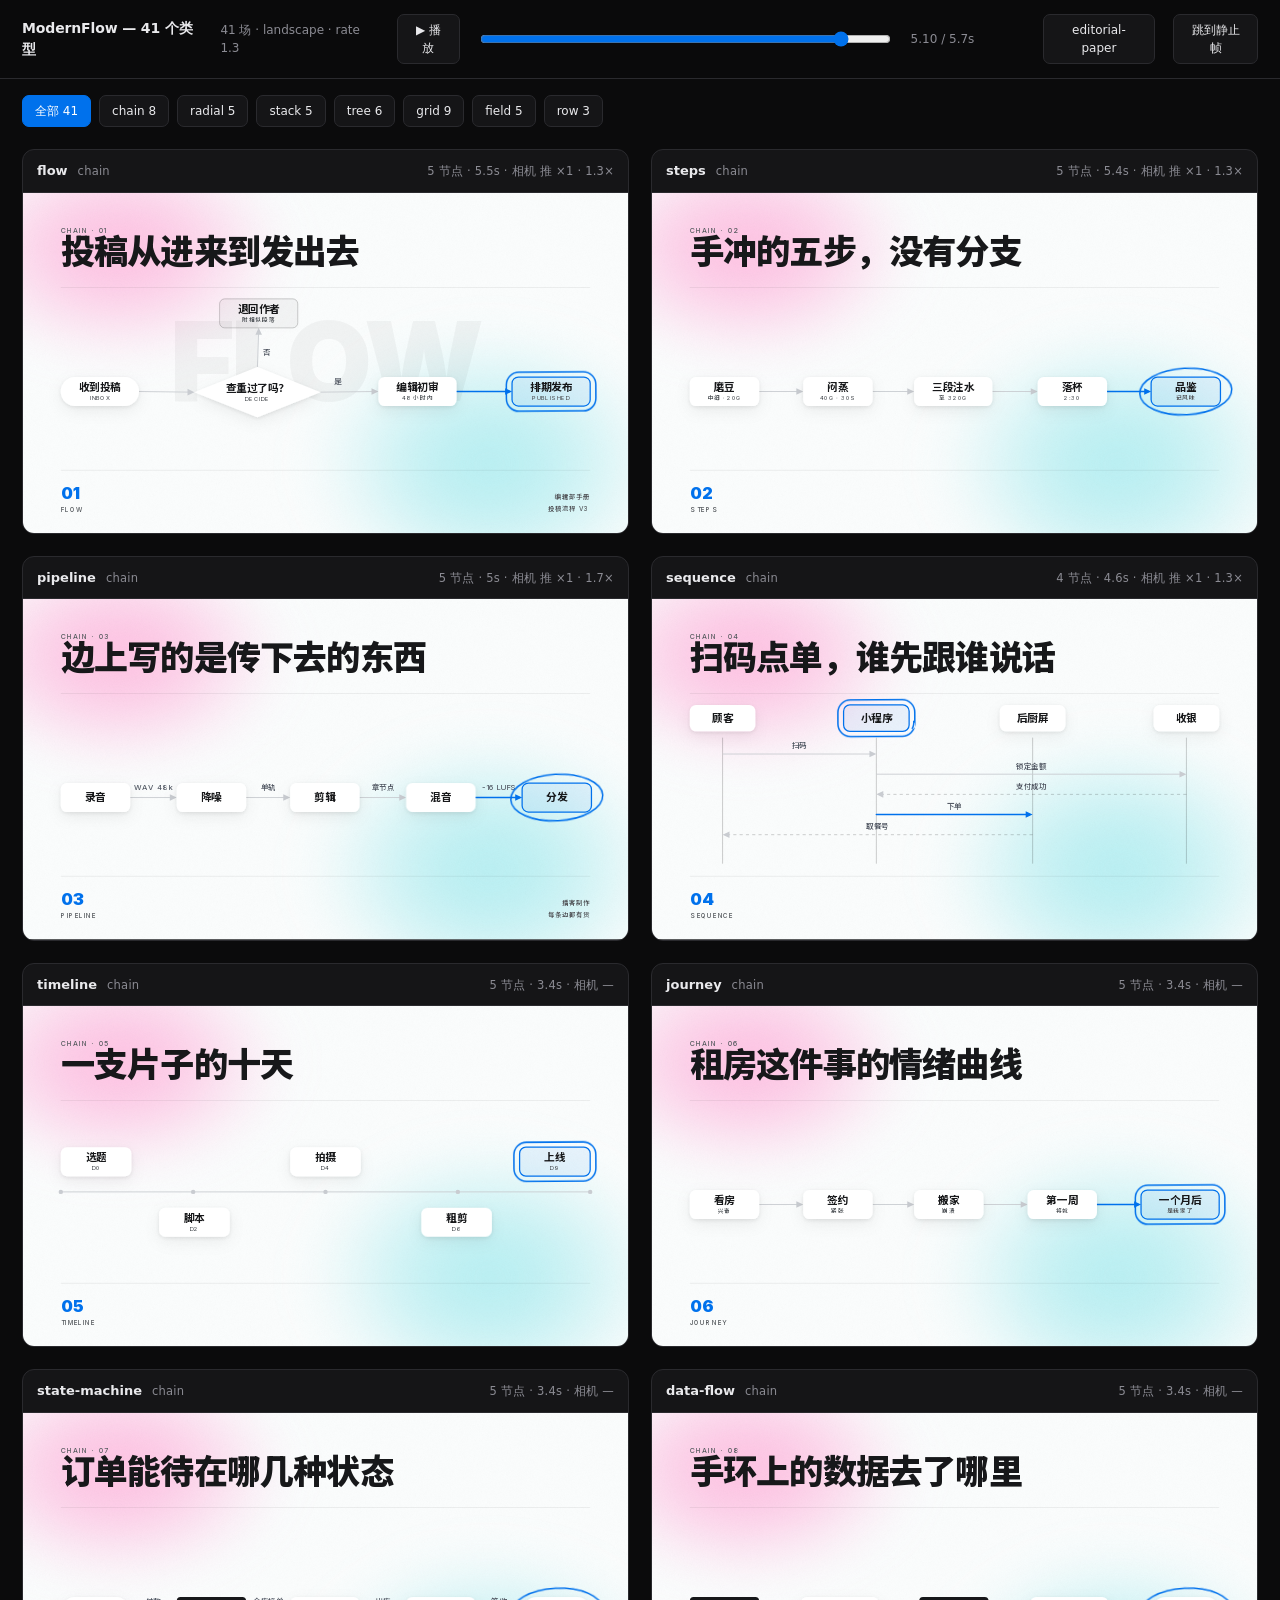
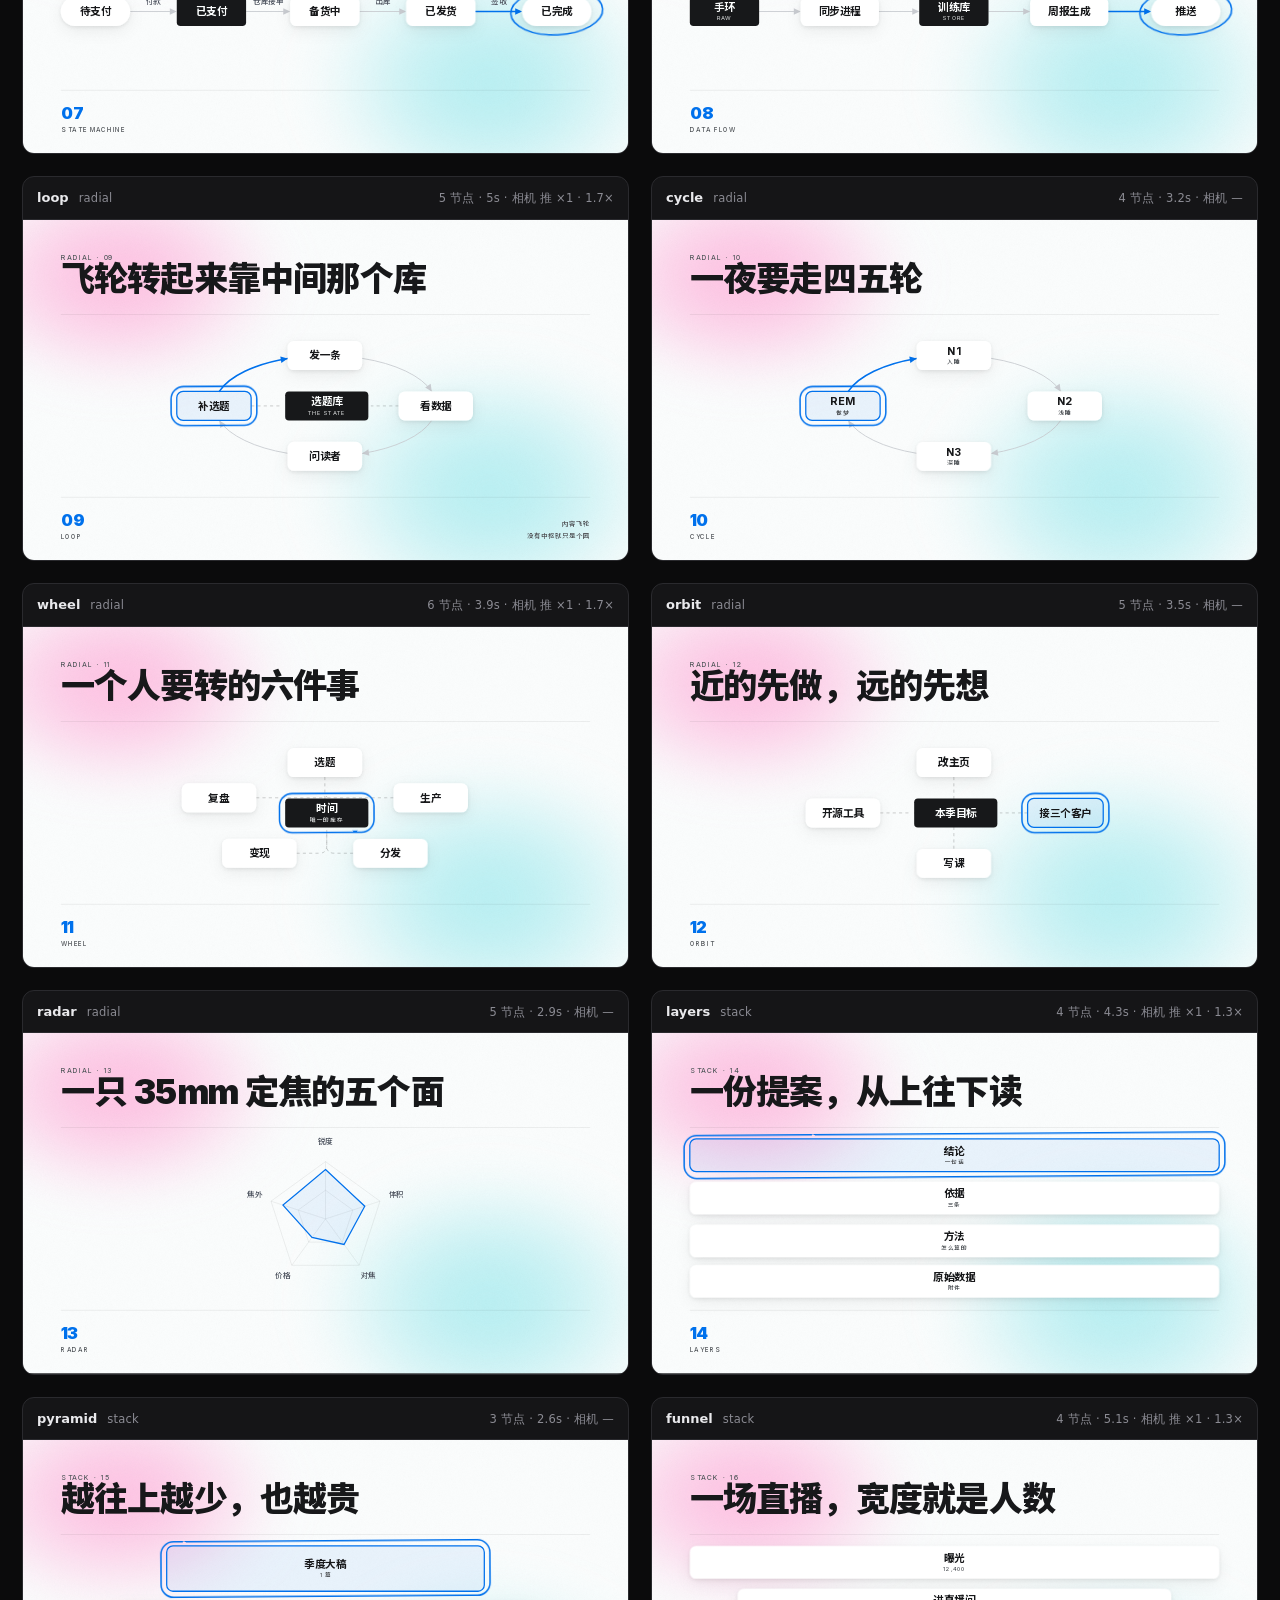
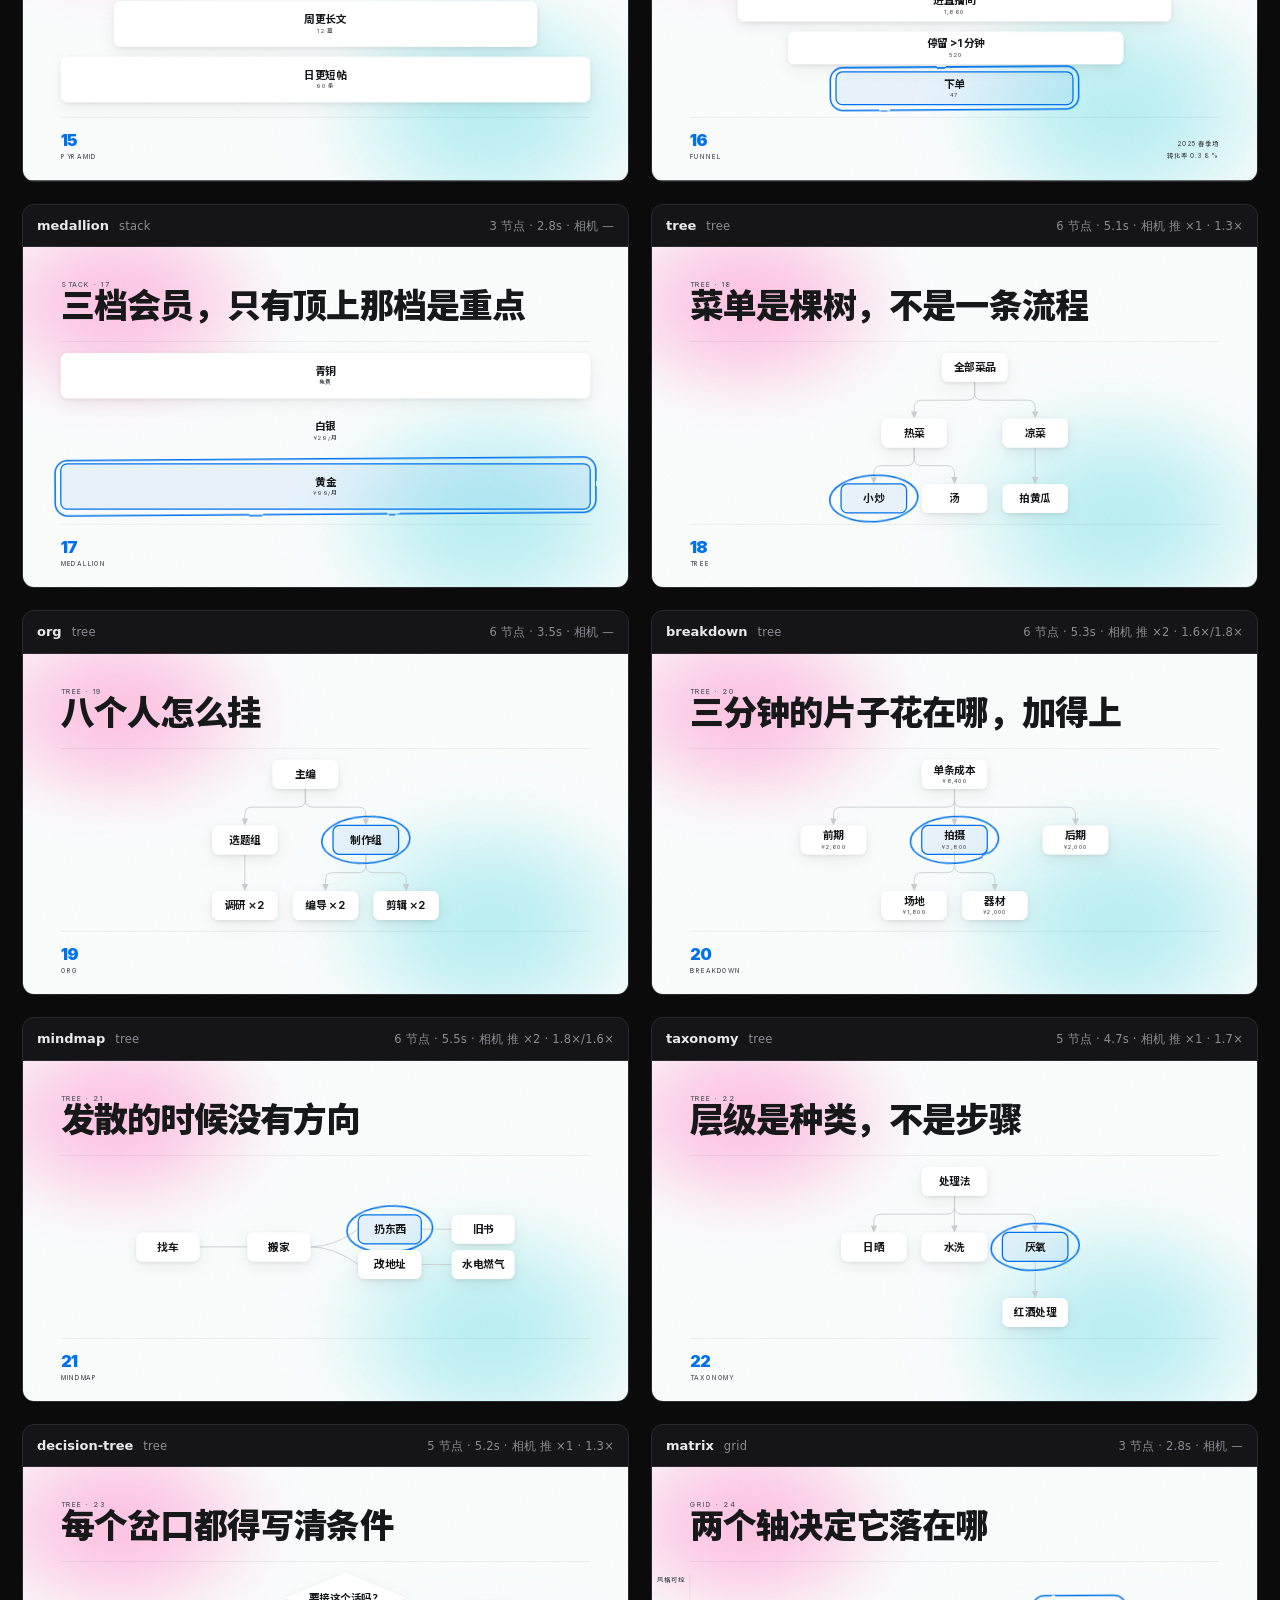
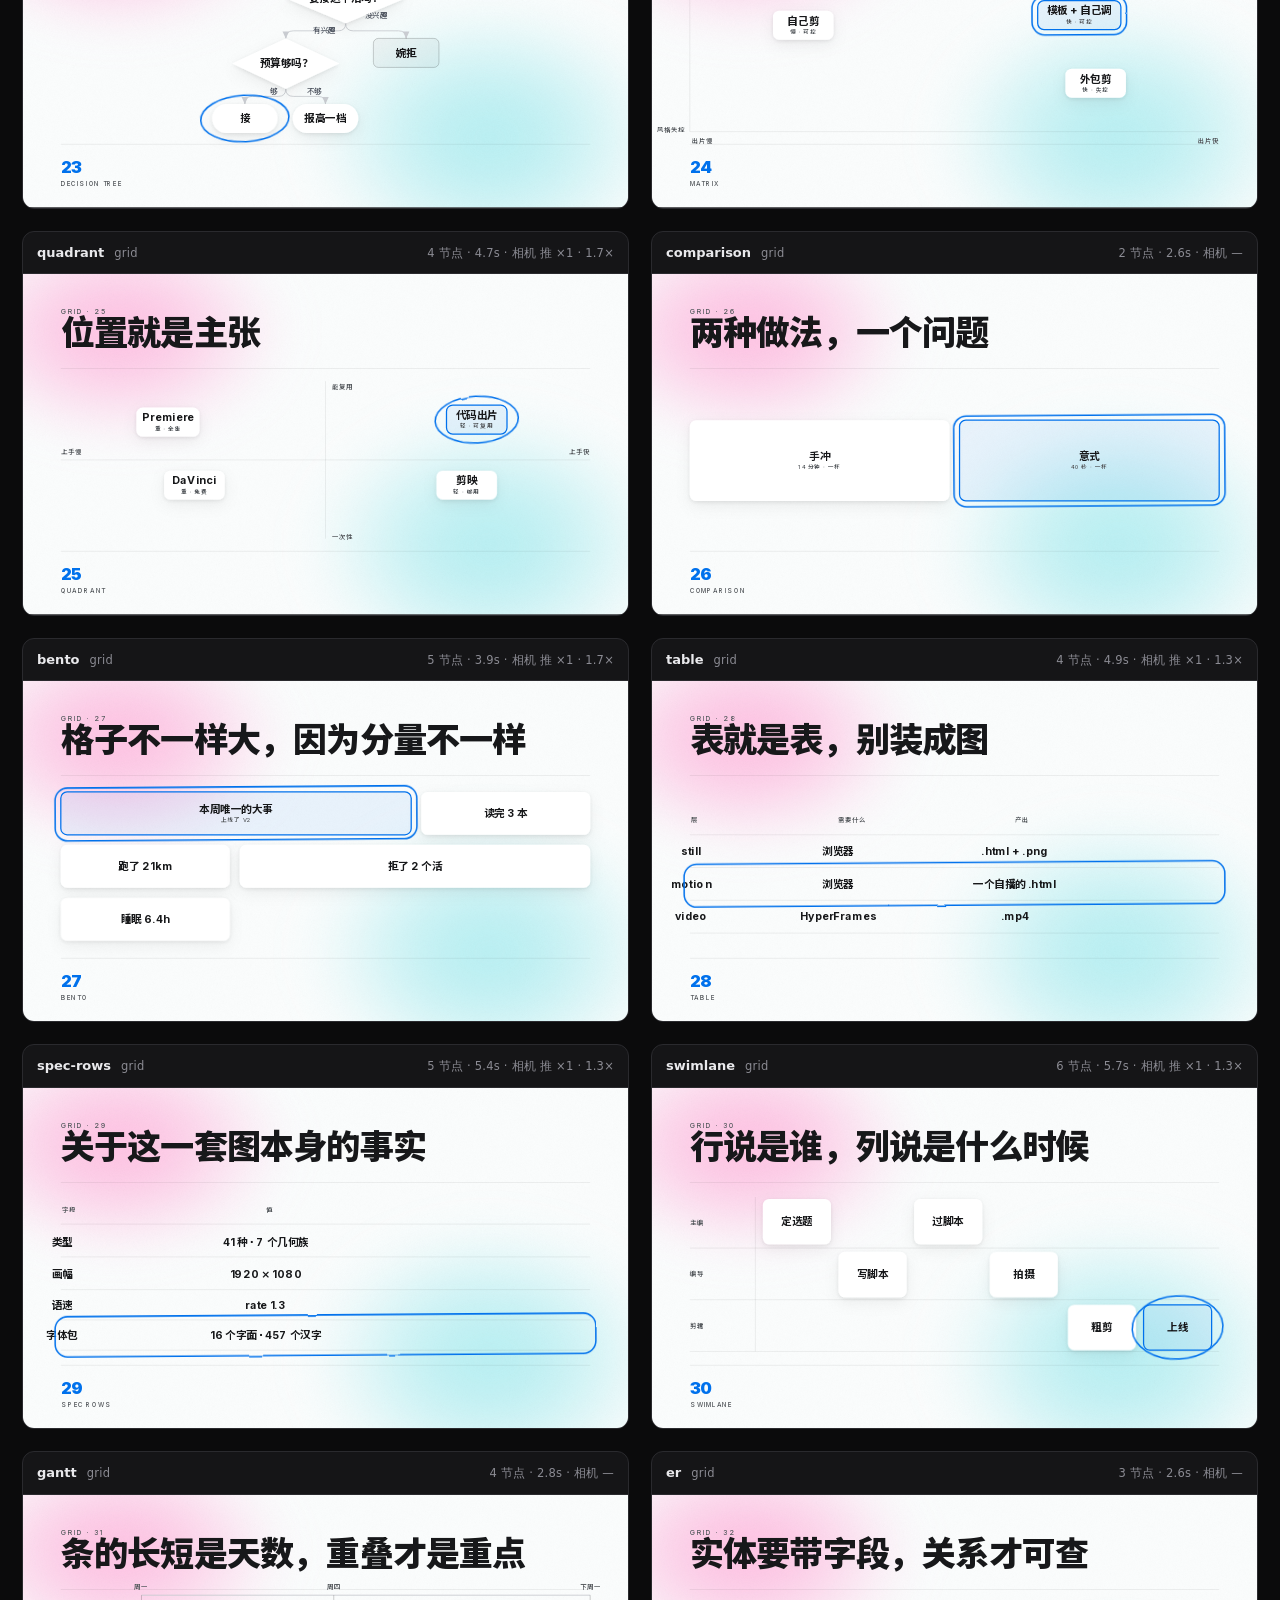
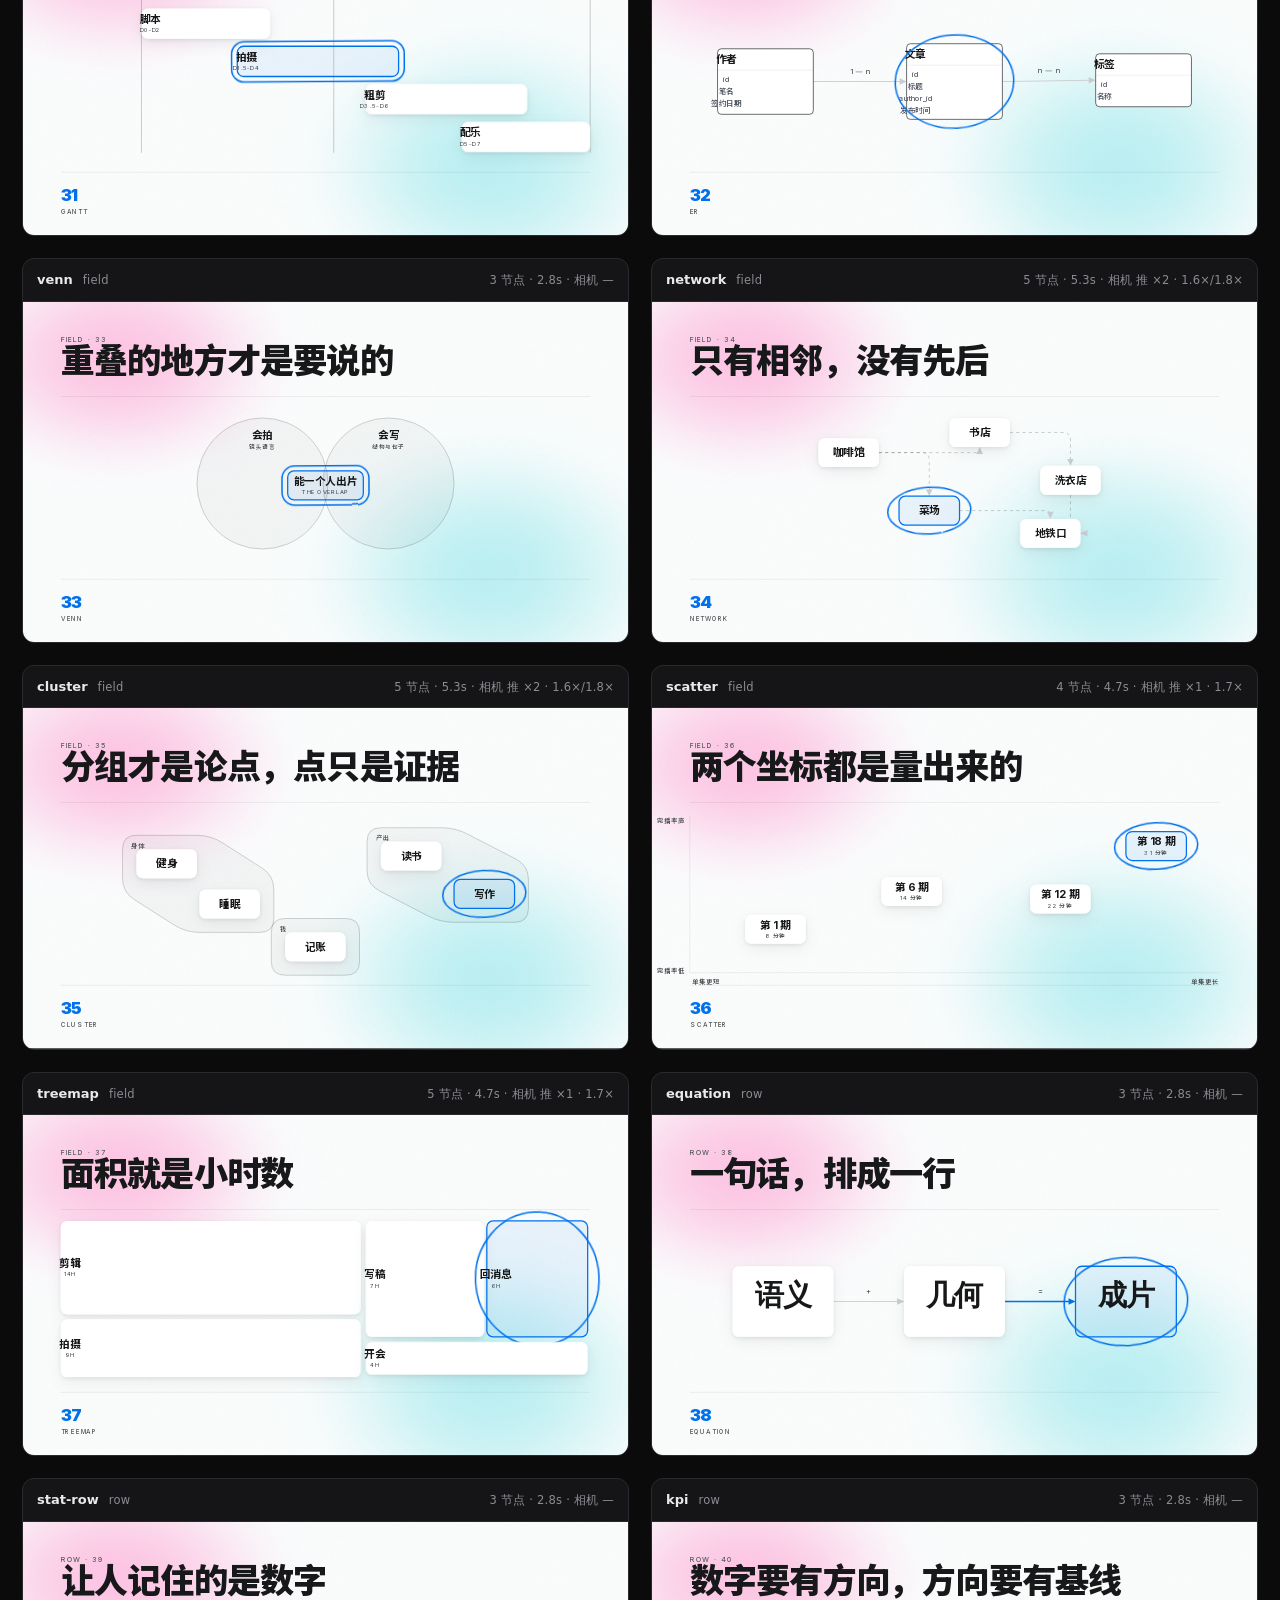
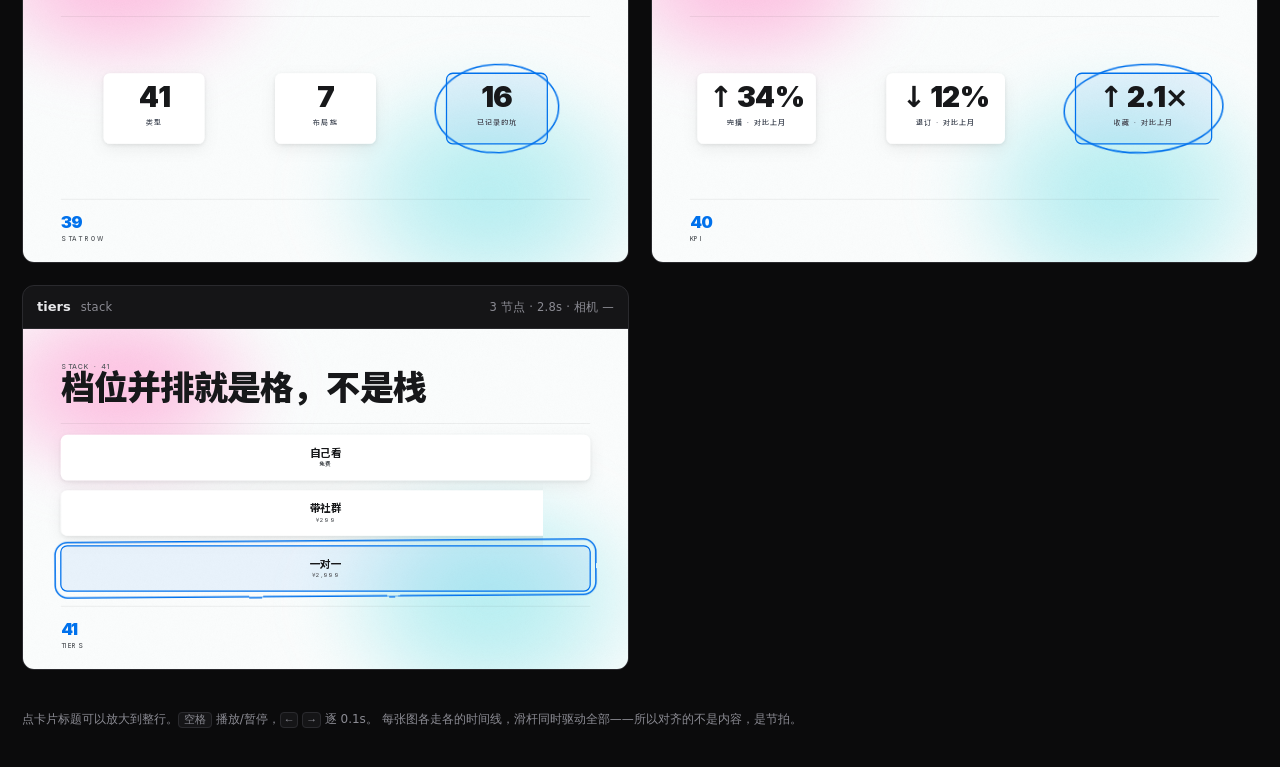
